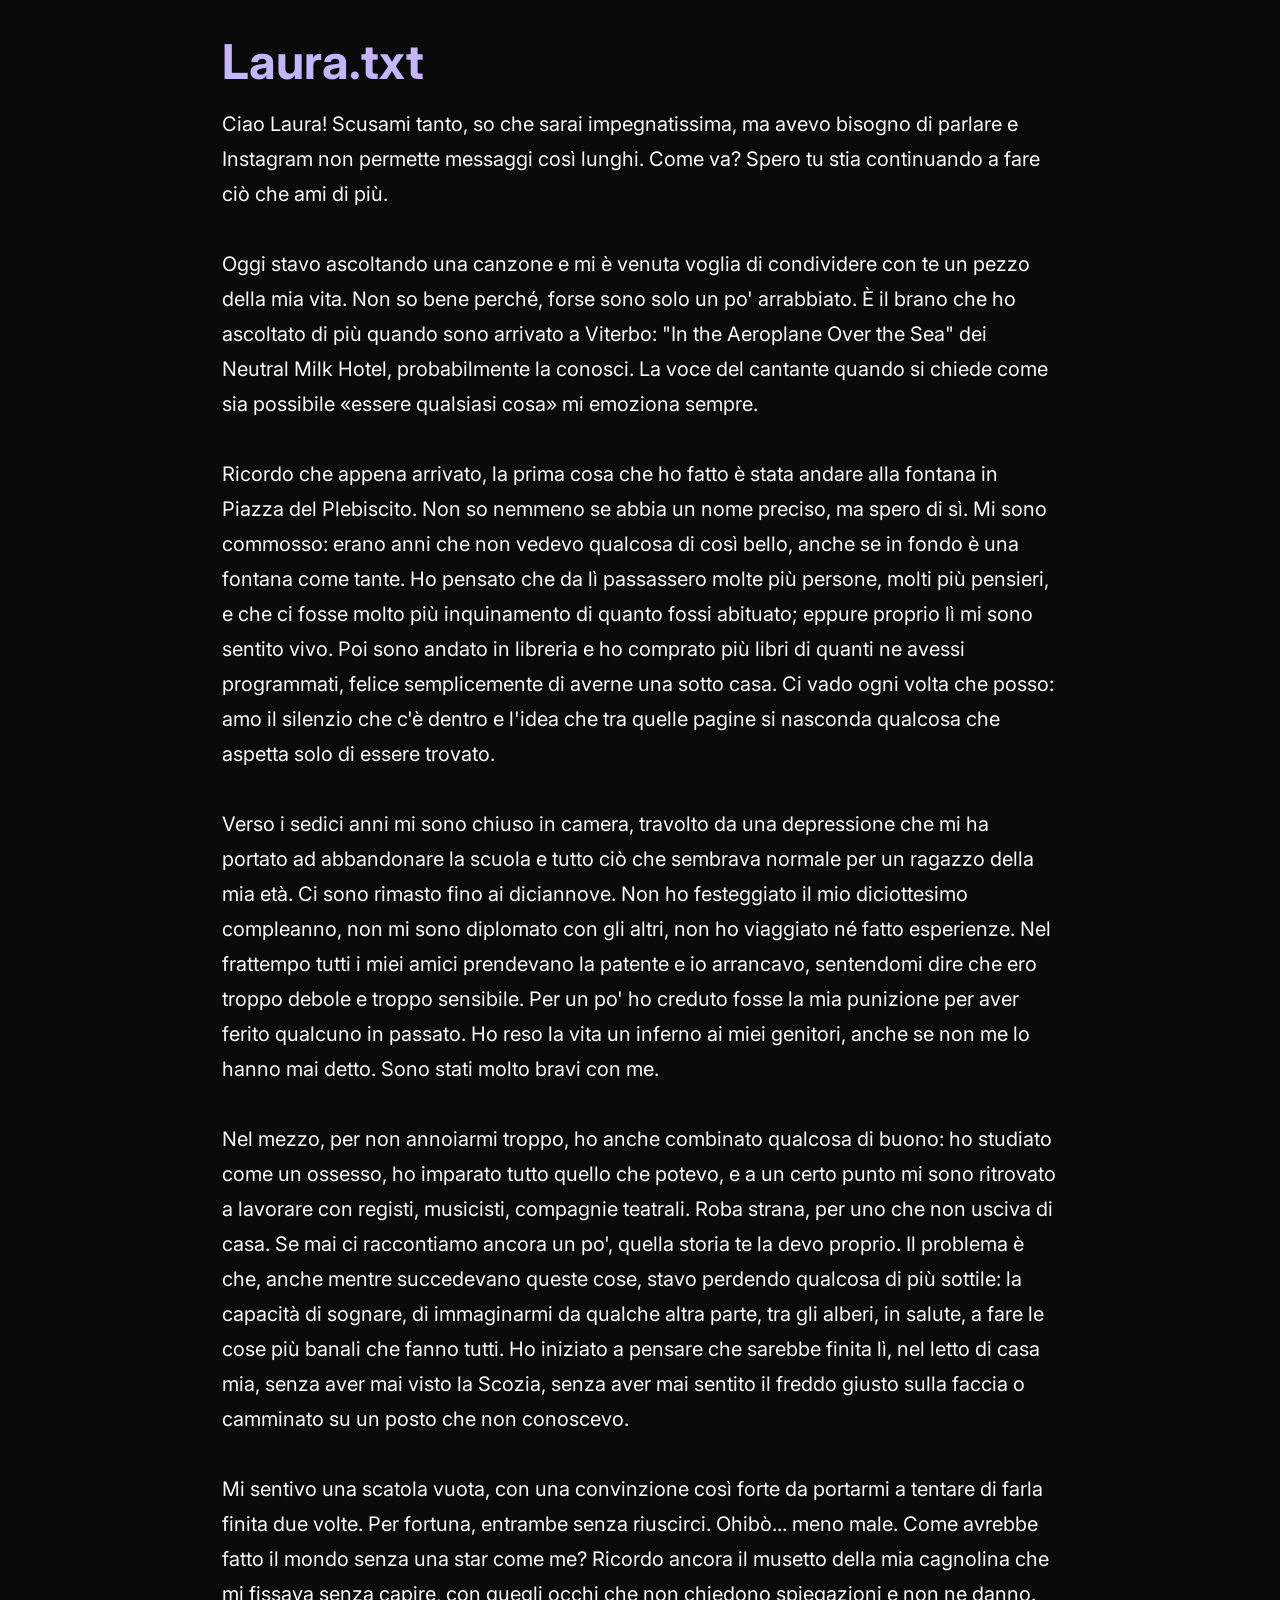
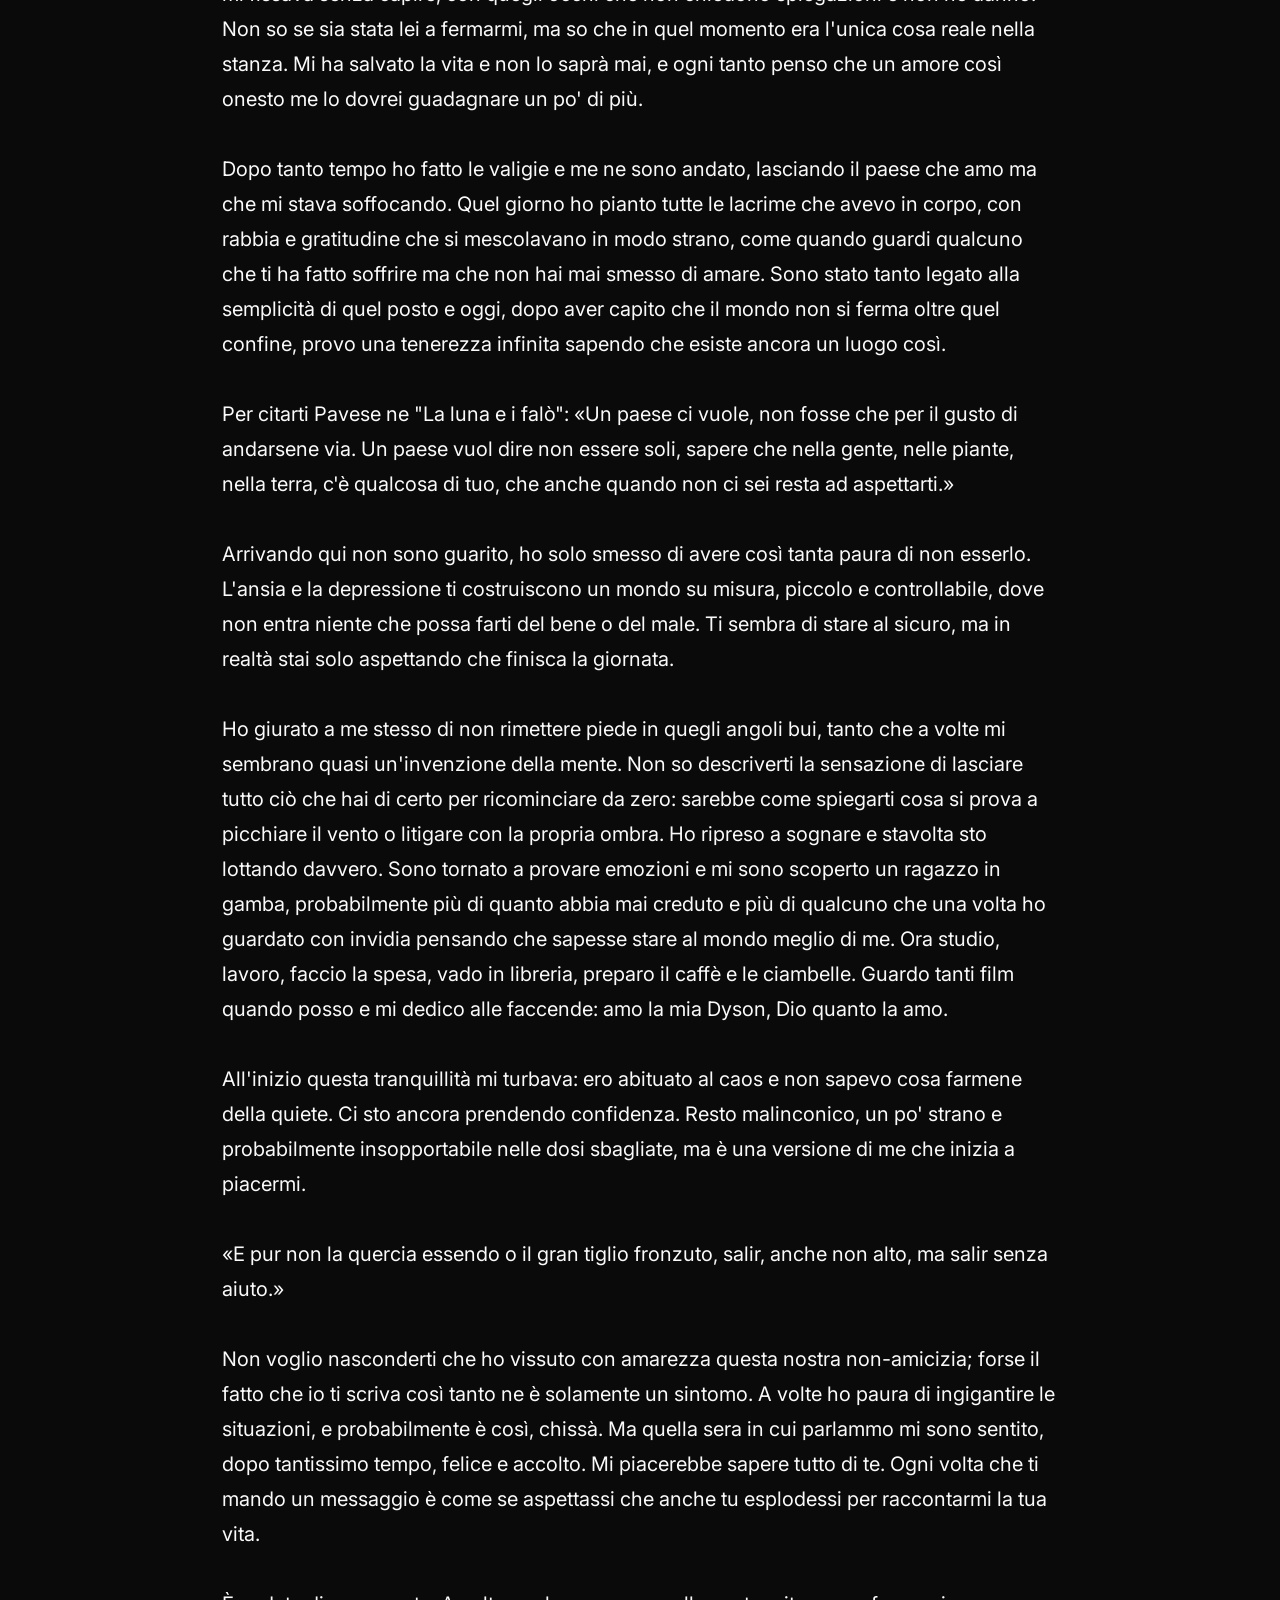
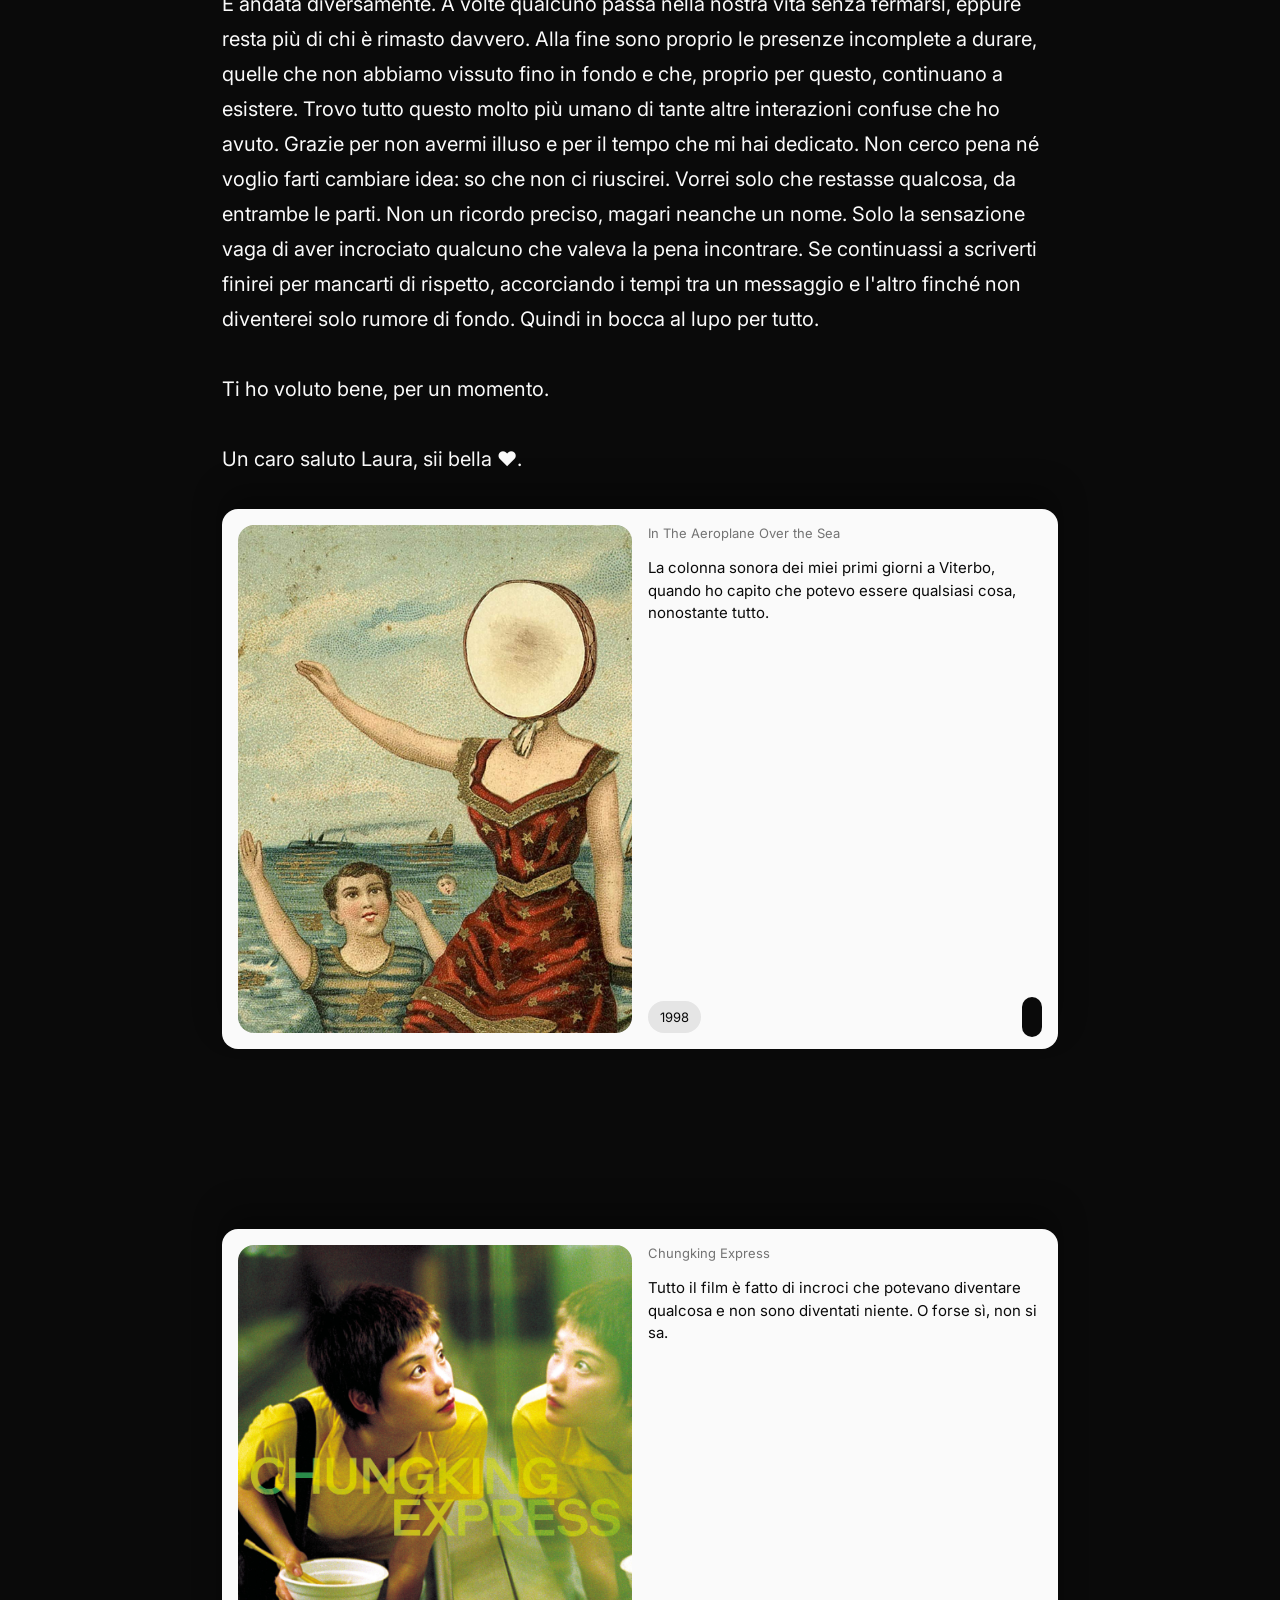
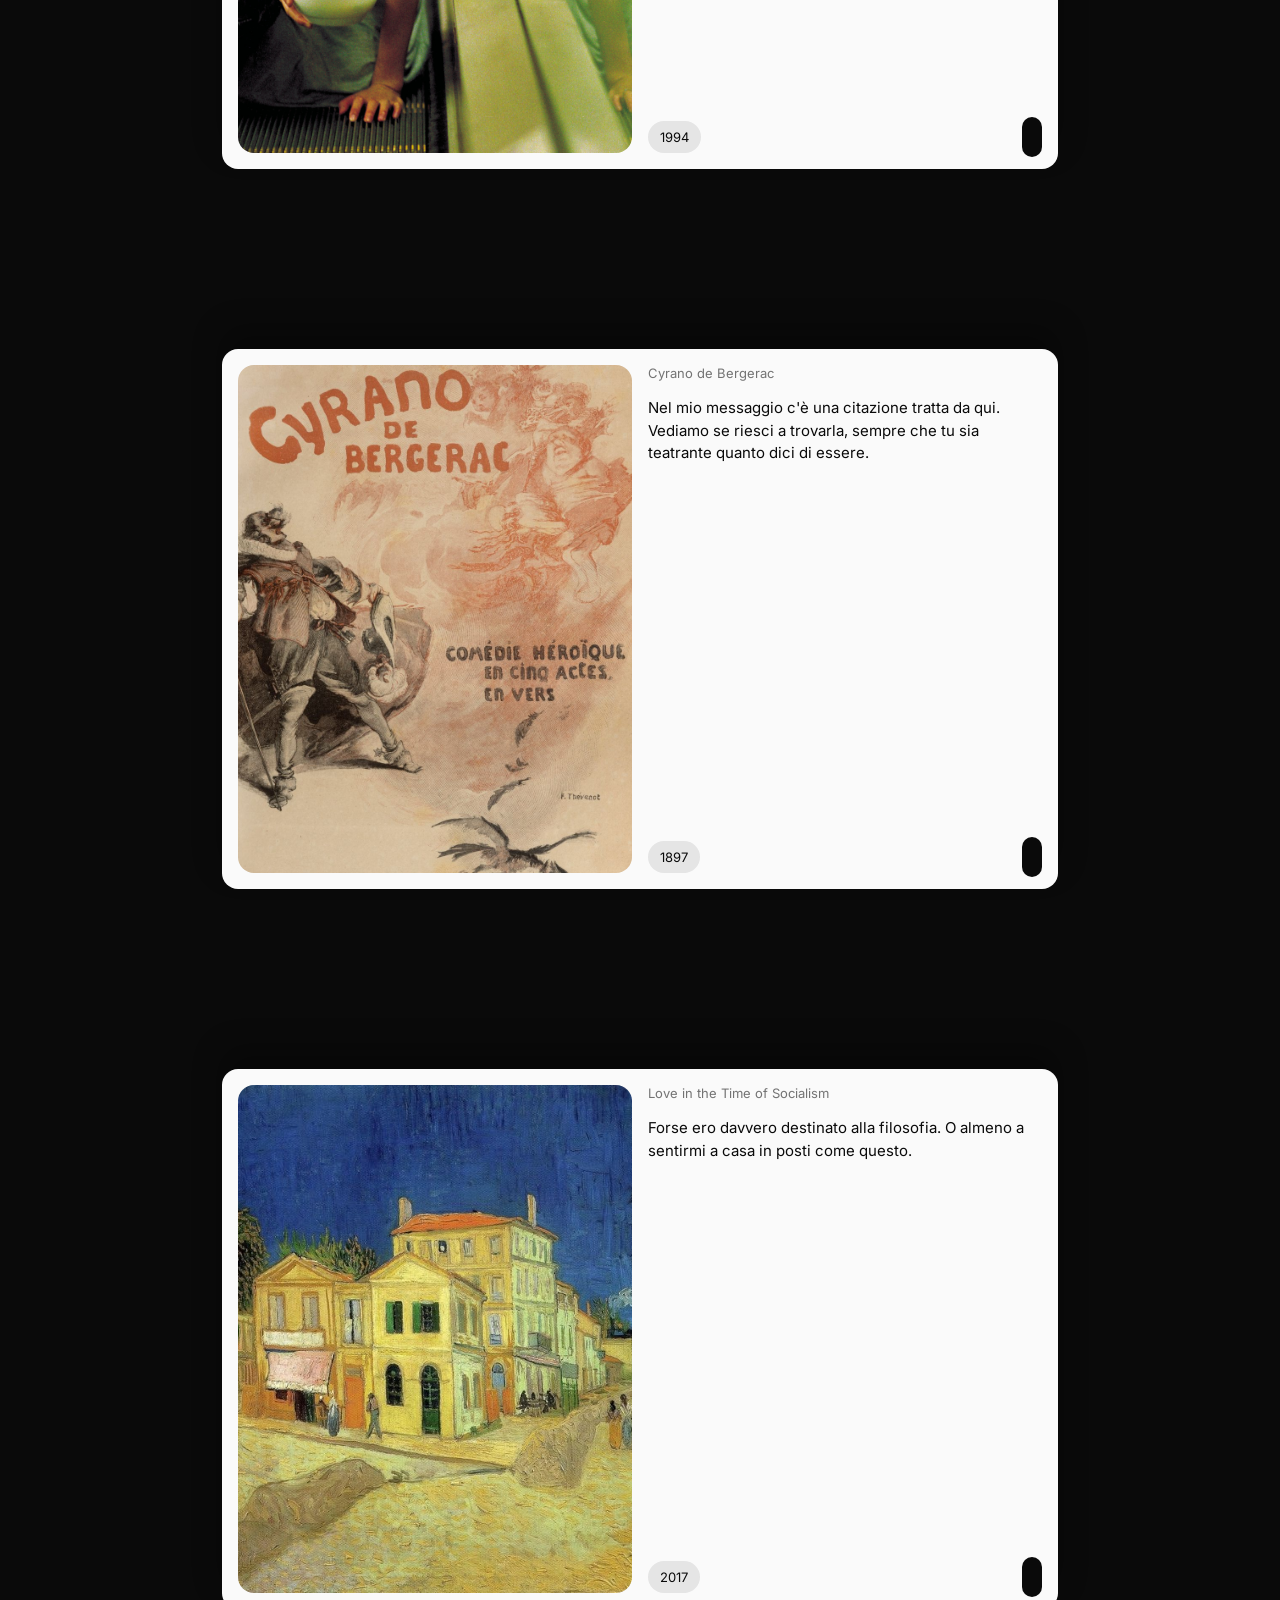
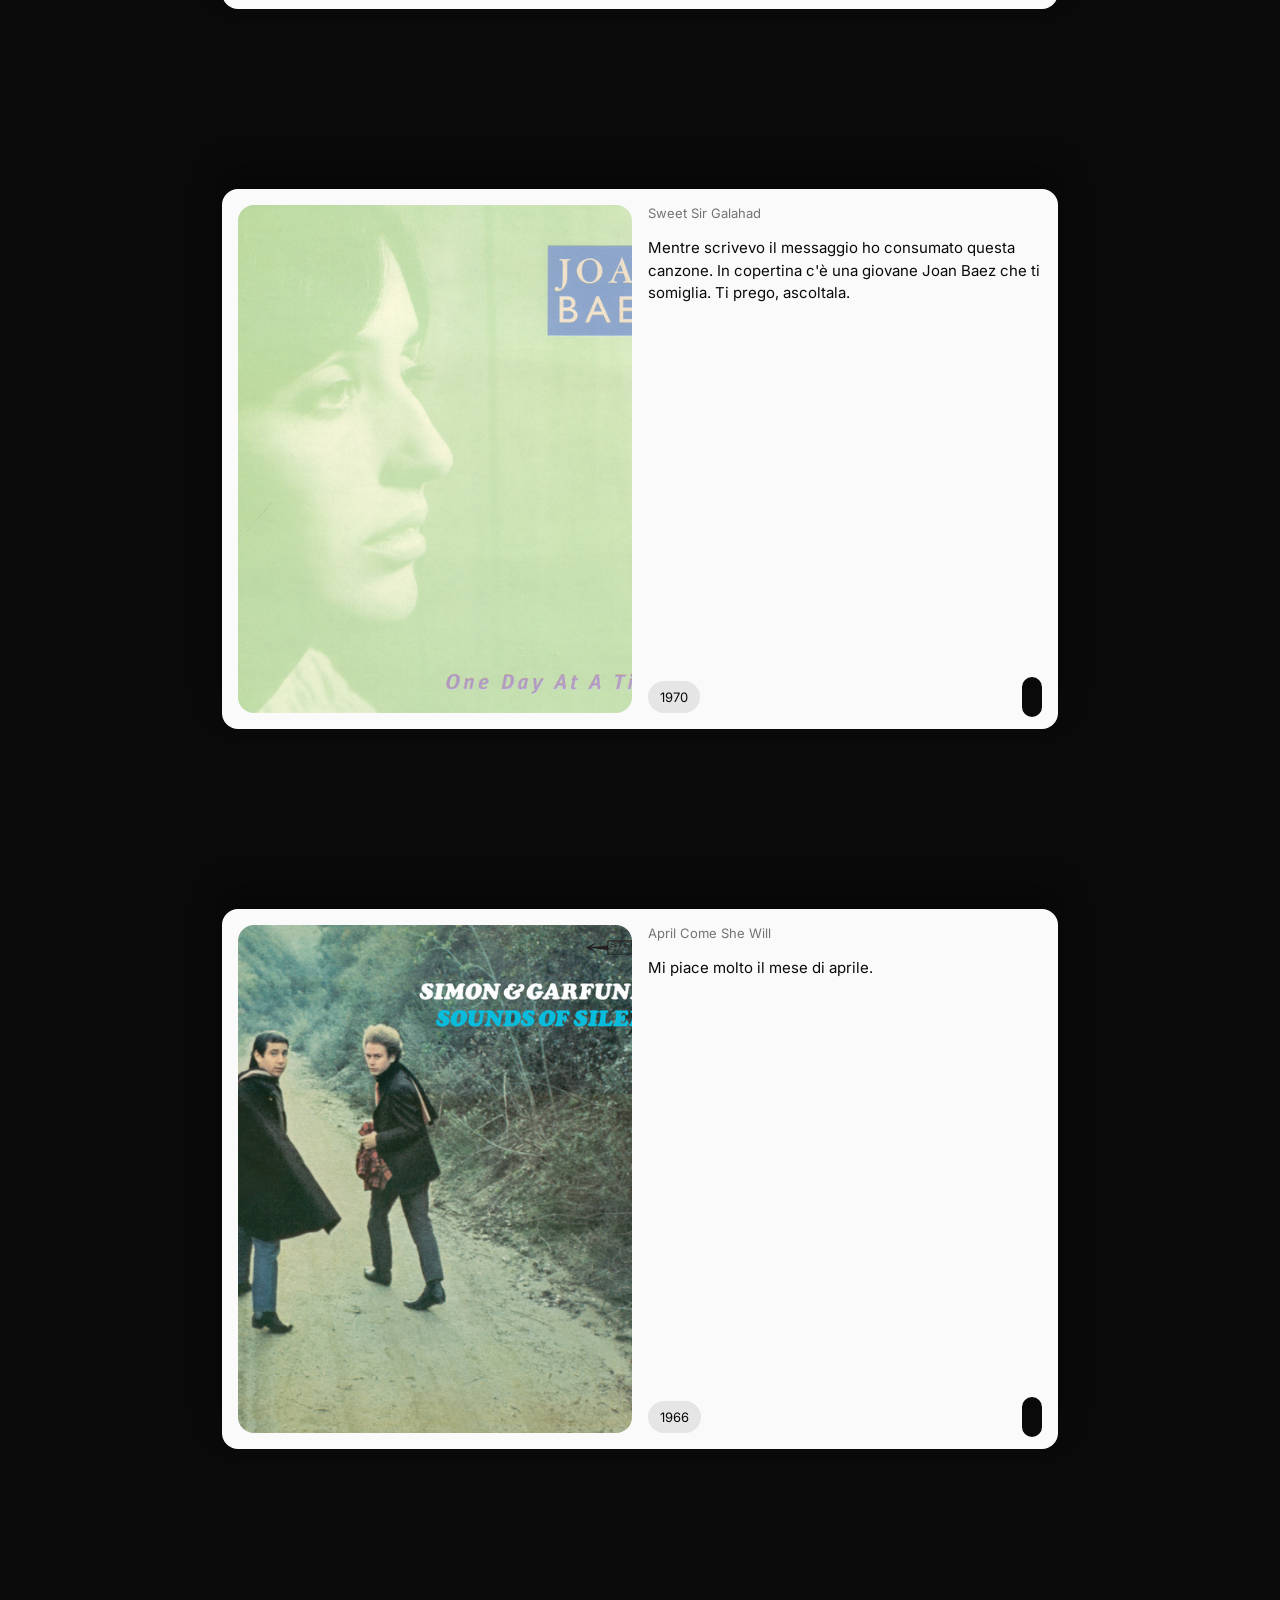
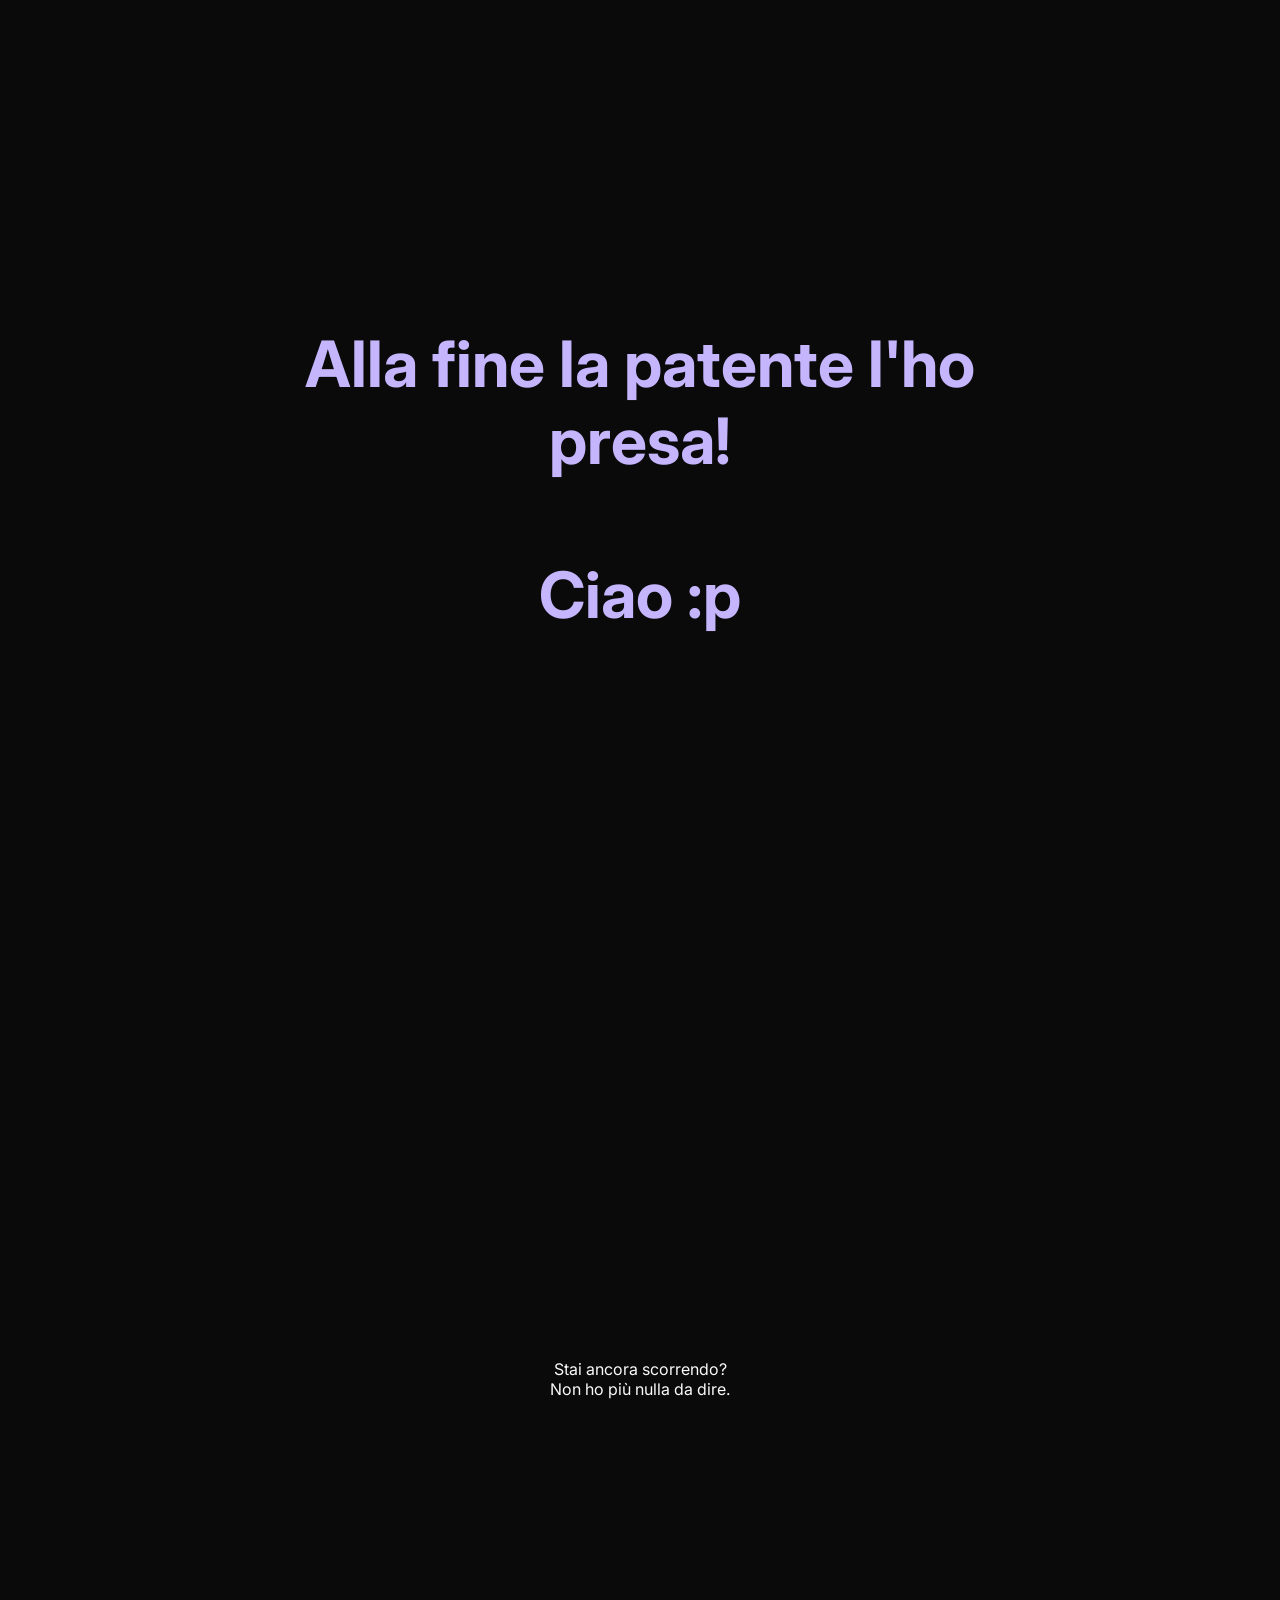
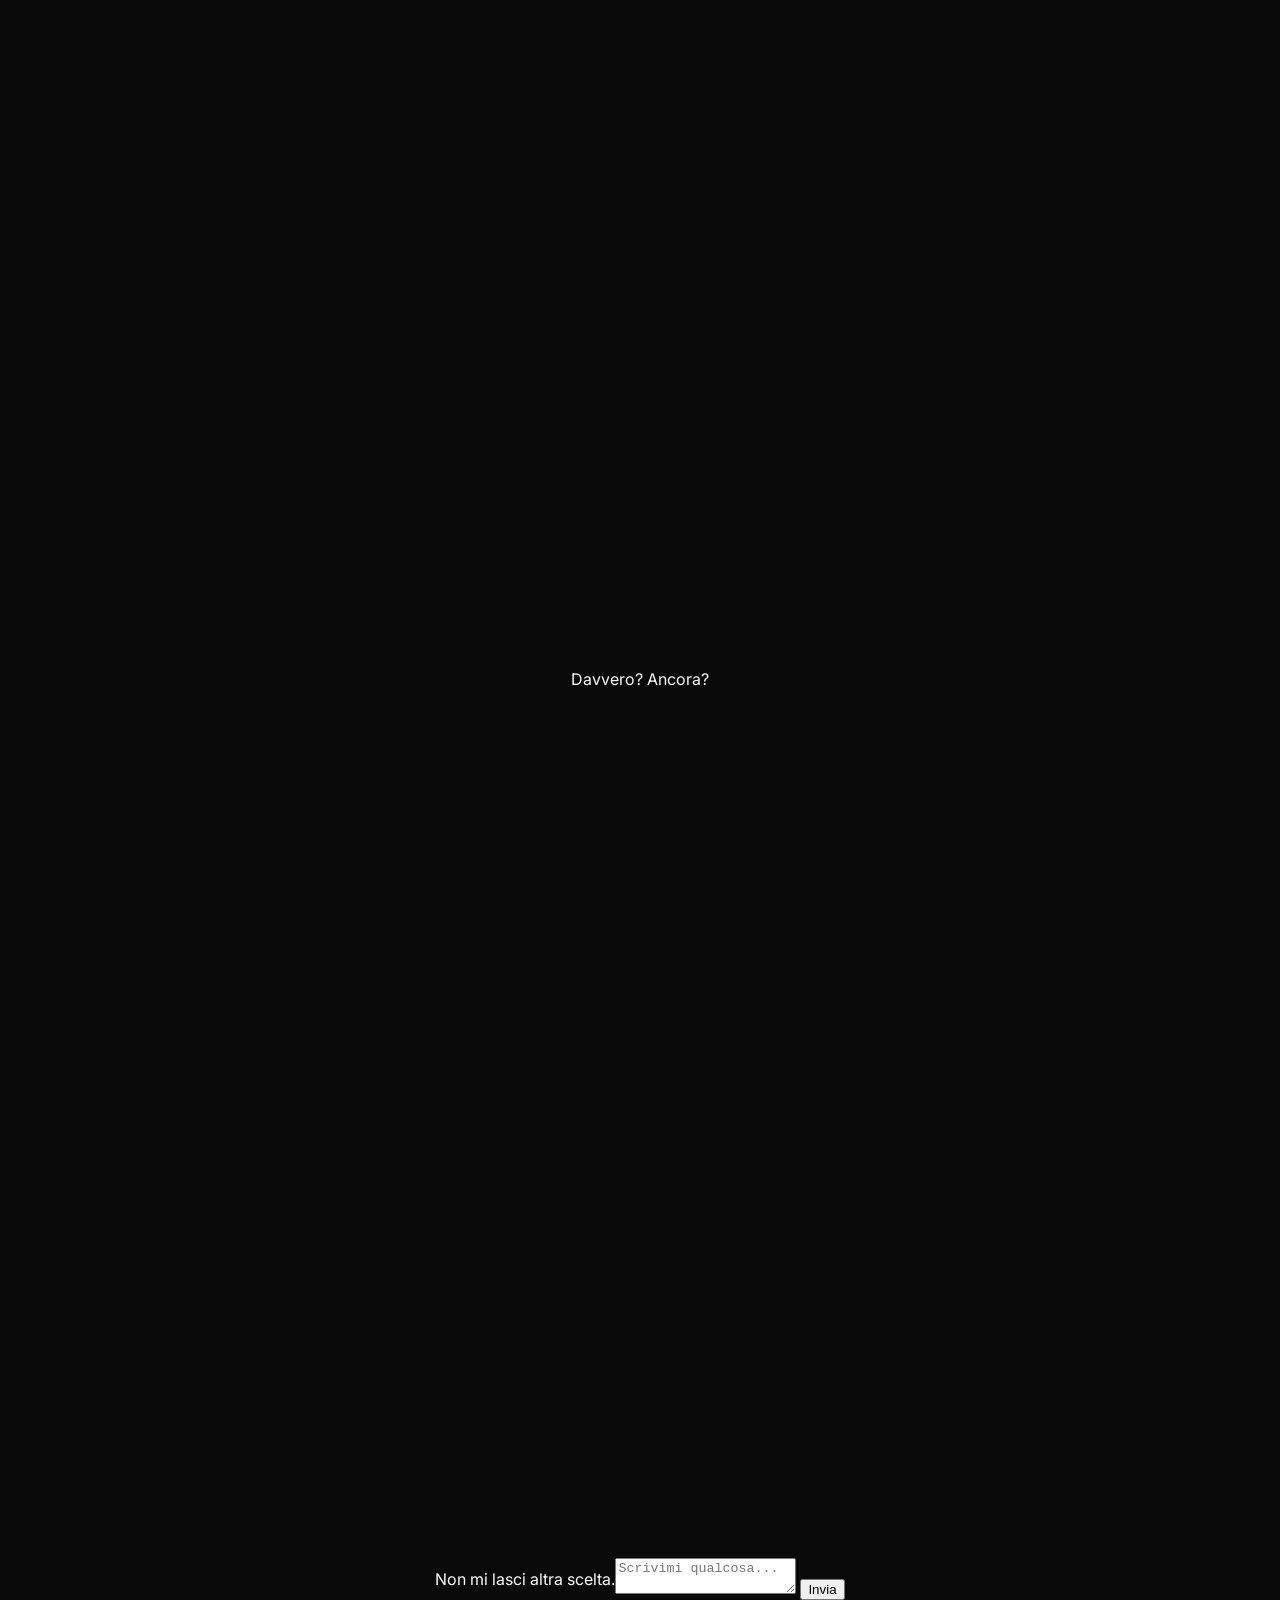
==== index.html @ 6fefb476 "Test - 4" ====
<!DOCTYPE html>
<html lang="it">

<head>
    <meta charset="UTF-8">
    <meta name="viewport" content="width=device-width, initial-scale=1.0">
    <link rel="preconnect" href="https://fonts.googleapis.com">
    <link rel="preconnect" href="https://fonts.gstatic.com" crossorigin>
    <link
        href="https://fonts.googleapis.com/css2?family=Inter:ital,opsz,wght@0,14..32,100..900;1,14..32,100..900&display=swap"
        rel="stylesheet">
    <link rel="stylesheet" href="https://use.hugeicons.com/font/icons.css">
    <link rel="stylesheet" href="style.css">
    <title>Laura</title>
</head>

<body>
    <main>
        <h1 style="color: #c4b5fd;">Laura.txt</h1>

        <div class="section-wrapper">
            <p id="message">
                Ciao Laura! Scusami tanto, so che sarai impegnatissima, ma avevo bisogno di parlare e Instagram non
                permette messaggi così lunghi. Come va? Spero tu stia continuando a fare ciò che ami di più.<br><br>
                Oggi stavo ascoltando una canzone e mi è venuta voglia di condividere con te un pezzo della mia vita.
                Non so bene perché, forse sono solo un po' arrabbiato. È il brano che ho ascoltato di più quando sono
                arrivato a Viterbo: "In the Aeroplane Over the Sea" dei Neutral Milk Hotel, probabilmente la conosci. La
                voce del cantante quando si chiede come sia possibile «essere qualsiasi cosa» mi emoziona
                sempre.<br><br>
                Ricordo che appena arrivato, la prima cosa che ho fatto è stata andare alla fontana in Piazza del
                Plebiscito. Non so nemmeno se abbia un nome preciso, ma spero di sì. Mi sono commosso: erano anni che
                non vedevo qualcosa di così bello, anche se in fondo è una fontana come tante. Ho pensato che da lì
                passassero molte più persone, molti più pensieri, e che ci fosse molto più inquinamento di quanto fossi
                abituato; eppure proprio lì mi sono sentito vivo. Poi sono andato in libreria e ho comprato più libri di
                quanti ne avessi programmati, felice semplicemente di averne una sotto casa. Ci vado ogni volta che
                posso: amo il silenzio che c'è dentro e l'idea che tra quelle pagine si nasconda qualcosa che aspetta
                solo di essere trovato.<br><br>
                Verso i sedici anni mi sono chiuso in camera, travolto da una depressione che mi ha portato ad
                abbandonare la scuola e tutto ciò che sembrava normale per un ragazzo della mia età. Ci sono rimasto
                fino ai diciannove. Non ho festeggiato il mio diciottesimo compleanno, non mi sono diplomato con gli
                altri, non ho viaggiato né fatto esperienze. Nel frattempo tutti i miei amici prendevano la patente e io
                arrancavo, sentendomi dire che ero troppo debole e troppo sensibile. Per un po' ho creduto fosse la mia
                punizione per aver ferito qualcuno in passato. Ho reso la vita un inferno ai miei genitori, anche se non
                me lo hanno mai detto. Sono stati molto bravi con me.<br><br>
                Nel mezzo, per non annoiarmi troppo, ho anche combinato qualcosa di buono: ho studiato come un ossesso,
                ho imparato tutto quello che potevo, e a un certo punto mi sono ritrovato a lavorare con registi,
                musicisti, compagnie teatrali. Roba strana, per uno che non usciva di casa. Se mai ci raccontiamo ancora
                un po', quella storia te la devo proprio. Il problema è che, anche mentre succedevano queste cose, stavo
                perdendo qualcosa di più sottile: la capacità di sognare, di immaginarmi da qualche altra parte, tra gli
                alberi, in salute, a fare le cose più banali che fanno tutti. Ho iniziato a pensare che sarebbe finita
                lì, nel letto di casa mia, senza aver mai visto la Scozia, senza aver mai sentito il freddo giusto sulla
                faccia o camminato su un posto che non conoscevo.<br><br>
                Mi sentivo una scatola vuota, con una convinzione così forte da portarmi a tentare di farla finita due
                volte. Per fortuna, entrambe senza riuscirci. Ohibò... meno male. Come avrebbe fatto il mondo senza una
                star come me? Ricordo ancora il musetto della mia cagnolina che mi fissava senza capire, con quegli
                occhi che non chiedono spiegazioni e non ne danno. Non so se sia stata lei a fermarmi, ma so che in quel
                momento era l'unica cosa reale nella stanza. Mi ha salvato la vita e non lo saprà mai, e ogni tanto
                penso che un amore così onesto me lo dovrei guadagnare un po' di più.<br><br>
                Dopo tanto tempo ho fatto le valigie e me ne sono andato, lasciando il paese che amo ma che mi stava
                soffocando. Quel giorno ho pianto tutte le lacrime che avevo in corpo, con rabbia e gratitudine che si
                mescolavano in modo strano, come quando guardi qualcuno che ti ha fatto soffrire ma che non hai mai
                smesso di amare. Sono stato tanto legato alla semplicità di quel posto e oggi, dopo aver capito che il
                mondo non si ferma oltre quel confine, provo una tenerezza infinita sapendo che esiste ancora un luogo
                così.<br><br>
                Per citarti Pavese ne "La luna e i falò": «Un paese ci vuole, non fosse che per il gusto di andarsene
                via. Un paese vuol dire non essere soli, sapere che nella gente, nelle piante, nella terra, c'è qualcosa
                di tuo, che anche quando non ci sei resta ad aspettarti.»<br><br>
                Arrivando qui non sono guarito, ho solo smesso di avere così tanta paura di non esserlo. L'ansia e la
                depressione ti costruiscono un mondo su misura, piccolo e controllabile, dove non entra niente che possa
                farti del bene o del male. Ti sembra di stare al sicuro, ma in realtà stai solo aspettando che finisca
                la giornata.<br><br>
                Ho giurato a me stesso di non rimettere piede in quegli angoli bui, tanto che a volte mi sembrano quasi
                un'invenzione della mente. Non so descriverti la sensazione di lasciare tutto ciò che hai di certo per
                ricominciare da zero: sarebbe come spiegarti cosa si prova a picchiare il vento o litigare con la
                propria ombra. Ho ripreso a sognare e stavolta sto lottando davvero. Sono tornato a provare emozioni e
                mi sono scoperto un ragazzo in gamba, probabilmente più di quanto abbia mai creduto e più di qualcuno
                che una volta ho guardato con invidia pensando che sapesse stare al mondo meglio di me. Ora studio,
                lavoro, faccio la spesa, vado in libreria, preparo il caffè e le ciambelle. Guardo tanti film quando
                posso e mi dedico alle faccende: amo la mia Dyson, Dio quanto la amo.<br><br>
                All'inizio questa tranquillità mi turbava: ero abituato al caos e non sapevo cosa farmene della quiete.
                Ci sto ancora prendendo confidenza. Resto malinconico, un po' strano e probabilmente insopportabile
                nelle dosi sbagliate, ma è una versione di me che inizia a piacermi.<br><br>
                «E pur non la quercia essendo o il gran tiglio fronzuto, salir, anche non alto, ma salir senza
                aiuto.»<br><br>
                Non voglio nasconderti che ho vissuto con amarezza questa nostra non-amicizia; forse il fatto che io ti
                scriva così tanto ne è solamente un sintomo. A volte ho paura di ingigantire le situazioni, e
                probabilmente è così, chissà. Ma quella sera in cui parlammo mi sono sentito, dopo tantissimo tempo,
                felice e accolto. Mi piacerebbe sapere tutto di te. Ogni volta che ti mando un messaggio è come se
                aspettassi che anche tu esplodessi per raccontarmi la tua vita.<br><br>
                È andata diversamente. A volte qualcuno passa nella nostra vita senza fermarsi, eppure resta più di chi
                è rimasto davvero. Alla fine sono proprio le presenze incomplete a durare, quelle che non abbiamo
                vissuto fino in fondo e che, proprio per questo, continuano a esistere. Trovo tutto questo molto più
                umano di tante altre interazioni confuse che ho avuto. Grazie per non avermi illuso e per il tempo che
                mi hai dedicato. Non cerco pena né voglio farti cambiare idea: so che non ci riuscirei. Vorrei solo che
                restasse qualcosa, da entrambe le parti. Non un ricordo preciso, magari neanche un nome. Solo la
                sensazione vaga di aver incrociato qualcuno che valeva la pena incontrare. Se continuassi a scriverti
                finirei per mancarti di rispetto, accorciando i tempi tra un messaggio e l'altro finché non diventerei
                solo rumore di fondo. Quindi in bocca al lupo per tutto.<br><br>
                Ti ho voluto bene, per un momento.<br><br>
                Un caro saluto Laura, sii bella ❤️.
            </p>
        </div>

        <section class="card-section">
            <div class="card">
                <img src="img/neutral.jpg" alt="Card image" class="card-image">
                <div class="card-content">
                    <div class="card-desc">
                        <p id="card-label">In The Aeroplane Over the Sea</p>
                        <p id="card-title">
                            La colonna sonora dei miei primi giorni a Viterbo, quando ho capito
                            che potevo essere qualsiasi cosa, nonostante tutto.
                        </p>
                    </div>
                    <div class="card-cta">
                        <p>1998</p>
                        <a href="https://open.spotify.com/track/5rfT032kGmLvbxZzfHlu5D">
                            <i class="hgi hgi-stroke hgi-rounded hgi-arrow-right-01"></i>
                        </a>
                    </div>
                </div>
            </div>
            <div class="card">
                <img src="img/chung.jpg" alt="Card image" class="card-image">
                <div class="card-content">
                    <div class="card-desc">
                        <p id="card-label">Chungking Express</p>
                        <p id="card-title">
                            Tutto il film è fatto di incroci che potevano diventare qualcosa e non sono diventati
                            niente. O forse sì, non si sa.
                        </p>
                    </div>
                    <div class="card-cta">
                        <p>1994</p>
                        <a href="https://letterboxd.com/film/chungking-express/">
                            <i class="hgi hgi-stroke hgi-rounded hgi-arrow-right-01"></i>
                        </a>
                    </div>
                </div>
            </div>
            <div class="card">
                <img src="img/cyrano.jpg" alt="Card image" class="card-image">
                <div class="card-content">
                    <div class="card-desc">
                        <p id="card-label">Cyrano de Bergerac</p>
                        <p id="card-title">
                            Nel mio messaggio c'è una citazione tratta da qui. Vediamo se riesci
                            a trovarla, sempre che tu sia teatrante quanto dici di essere.
                        </p>
                    </div>
                    <div class="card-cta">
                        <p>1897</p>
                        <a href="https://it.wikipedia.org/wiki/Cyrano_de_Bergerac_(teatro)">
                            <i class="hgi hgi-stroke hgi-rounded hgi-arrow-right-01"></i>
                        </a>
                    </div>
                </div>
            </div>
            <div class="card">
                <img src="img/socialism.jpg" alt="Card image" class="card-image">
                <div class="card-content">
                    <div class="card-desc">
                        <p id="card-label">Love in the Time of Socialism</p>
                        <p id="card-title">
                            Forse ero davvero destinato alla filosofia. O almeno a sentirmi a casa in posti come questo.
                        </p>
                    </div>
                    <div class="card-cta">
                        <p>2017</p>
                        <a href="https://open.spotify.com/track/0JuJ0M9ZaKDwXms3rUh1Hk">
                            <i class="hgi hgi-stroke hgi-rounded hgi-arrow-right-01"></i>
                        </a>
                    </div>
                </div>
            </div>
            <div class="card">
                <img src="img/joan.jpg" alt="Card image" class="card-image">
                <div class="card-content">
                    <div class="card-desc">
                        <p id="card-label">Sweet Sir Galahad</p>
                        <p id="card-title">
                            Mentre scrivevo il messaggio ho consumato questa canzone. In copertina
                            c'è una giovane Joan Baez che ti somiglia. Ti prego, ascoltala.
                        </p>
                    </div>
                    <div class="card-cta">
                        <p>1970</p>
                        <a href="https://open.spotify.com/track/0wVsSz391qR4eORwDy3Xvg">
                            <i class="hgi hgi-stroke hgi-rounded hgi-arrow-right-01"></i>
                        </a>
                    </div>
                </div>
            </div>
            <div class="card">
                <img src="img/april.jpg" alt="Card image" class="card-image">
                <div class="card-content">
                    <div class="card-desc">
                        <p id="card-label">April Come She Will</p>
                        <p id="card-title">
                            Mi piace molto il mese di aprile.
                        </p>
                    </div>
                    <div class="card-cta">
                        <p>1966</p>
                        <a href="https://open.spotify.com/track/0djZ2ndRfAL69WYNra5jRC">
                            <i class="hgi hgi-stroke hgi-rounded hgi-arrow-right-01"></i>
                        </a>
                    </div>
                </div>
            </div>
        </section>

        <section style="min-height: 100vh;" class="other">
            <h1 id="fine">Alla fine la patente l'ho presa!
                <br>
                <br>
                Ciao :p
            </h1>
        </section>

        <section style="min-height: 100vh;" class="other-2">
            <p style="text-align: center;">Stai ancora scorrendo?<br>Non ho più nulla da dire.</p>
        </section>

        <section style="min-height: 100vh;" class="other-2">
            <p>Davvero? Ancora?</p>
        </section>

        <section style="min-height: 100vh;" class="other-2">
            <p>Non mi lasci altra scelta.</p>

            <form action="https://formspree.io/f/xnjlyyzv" method="POST">
                <!-- Redirect personalizzato invece della pagina Formspree -->
                <input type="hidden" name="_next" value="https://francxoxo.github.io/test/fine.html">

                <textarea name="message" placeholder="Scrivimi qualcosa..." required></textarea>

                <button type="submit">Invia</button>
            </form>
        </section>
    </main>
</body>

</html>
---- style.css ----
*, *::before, *::after {
    box-sizing: border-box;
}

body {
    margin: 0;
    padding: 0;
    font-family: 'Inter', system-ui, -apple-system, BlinkMacSystemFont, 'Segoe UI', Roboto, Oxygen, Ubuntu, Cantarell, 'Open Sans', 'Helvetica Neue', sans-serif;
    font-weight: normal;
    background: #0a0a0a;
    color: #fafafa;
}

main {
    display: flex;
    flex-direction: column;
    padding: 2rem;
    max-width: 900px;
    margin: 0 auto;
}

h1, p {
    margin: 0;
    padding: 0;
}

h1 {
    font-size: 3rem;
}

#message {
    margin-top: 1rem;
    font-size: 1.25rem;
    line-height: 1.75;
}

.card-section {
    display: flex;
    flex-direction: column;
    padding-top: 2rem;
    gap: 0;
}

.card {
    display: grid;
    grid-template-columns: 1fr 1fr;
    padding: 1rem;
    gap: 1rem;
    border-radius: 1rem;
    background: #fafafa;
    color: #0a0a0a;
    position: sticky;
    top: 5vh;
    box-shadow: 0 -20px 30px rgba(0, 0, 0, 0.3);
    min-height: 60vh;
    margin-bottom: 20vh;
}

.card:nth-child(1) {
    z-index: 1;
}

.card:nth-child(2) {
    z-index: 2;
}

.card:nth-child(3) {
    z-index: 3;
}

.card:nth-child(4) {
    z-index: 4;
}

.card:nth-child(5) {
    z-index: 5;
}

.card:nth-child(6) {
    z-index: 6;
}

.card-image {
    width: 100%;
    height: 100%;
    aspect-ratio: 1 / 1;
    object-fit: cover;
    border-radius: 1rem;
}

.card-content {
    display: flex;
    flex-direction: column;
    justify-content: space-between;
}

.card-desc {
    display: flex;
    flex-direction: column;
    gap: 1rem;
}

#card-label {
    color: #737373;
    font-size: 0.8125rem;
}

#card-title {
    font-size: 0.9375rem;
    line-height: 1.5;
}

.card-cta {
    width: 100%;
    display: flex;
    padding-top: 1rem;
    justify-content: space-between;
    align-items: center;
}

.card-cta p {
    font-size: 0.8125rem;
    background: #e5e5e5;
    color: #0a0a0a;
    padding: 0.5rem 0.75rem;
    border-radius: 9999px;
}

.hgi {
    background-color: #0a0a0a;
    color: #fafafa;
    padding: 0.625rem;
    border-radius: 9999px;
    cursor: pointer;
}

.other {
    display: flex;
    justify-content: center;
    align-items: center;
}

.other-2 {
    display: flex;
    justify-content: center;
    align-items: center;
}

#fine {
    font-size: 4rem;
    text-align: center;
    color: #c4b5fd;
}

@media (max-width: 768px) {
    main {
        padding: 1.5rem;
    }

    h1 {
        font-size: 2.25rem;
    }
}

@media (max-width: 480px) {
    main {
        padding: 1.25rem 1rem;
    }

    h1 {
        font-size: 1.75rem;
    }

    #message {
        font-size: 1rem;
        line-height: 1.75;
    }

    .card {
        grid-template-columns: 1fr;
        padding: 0.875rem;
        gap: 0.875rem;
        top: 2vh;
        min-height: auto;
        margin-bottom: 10vh;
    }

    .card-image {
        width: 100%;
        height: auto;
        max-height: none;
        display: block;
        object-fit: cover;
    }
}
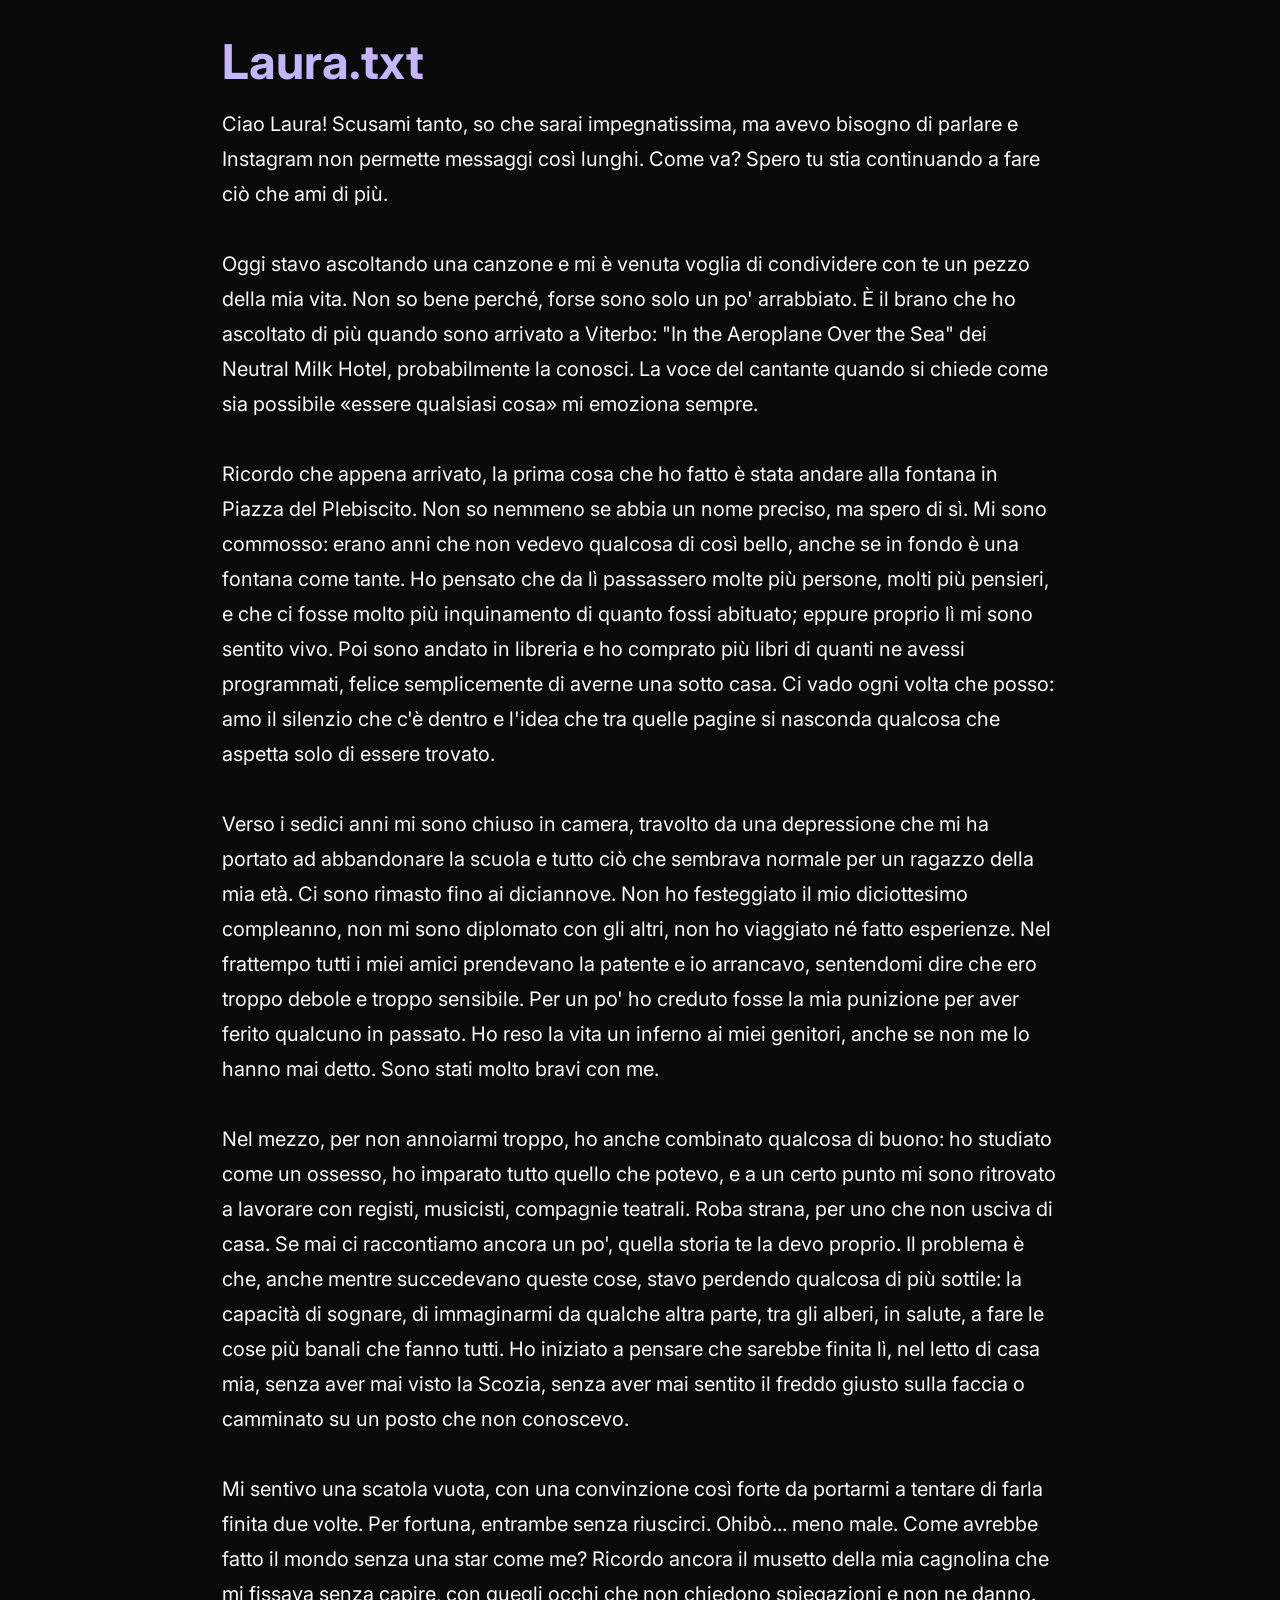
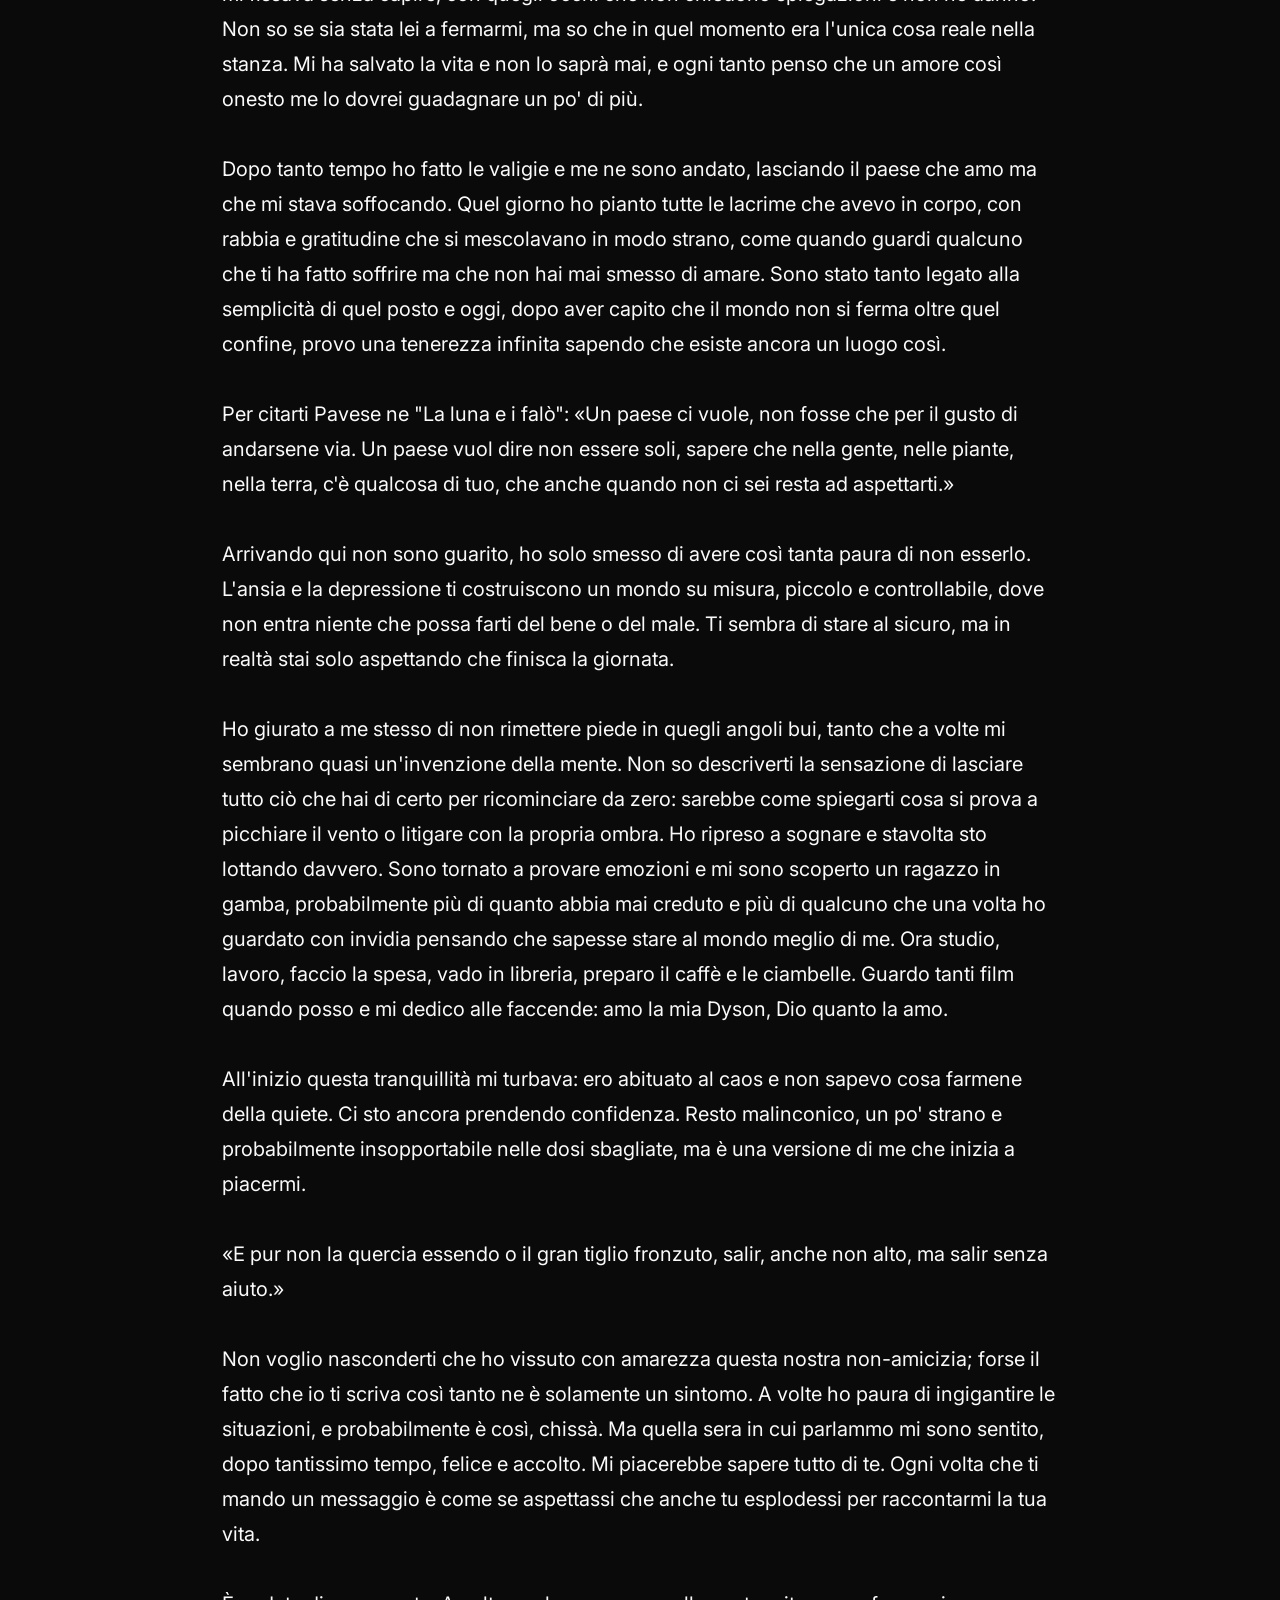
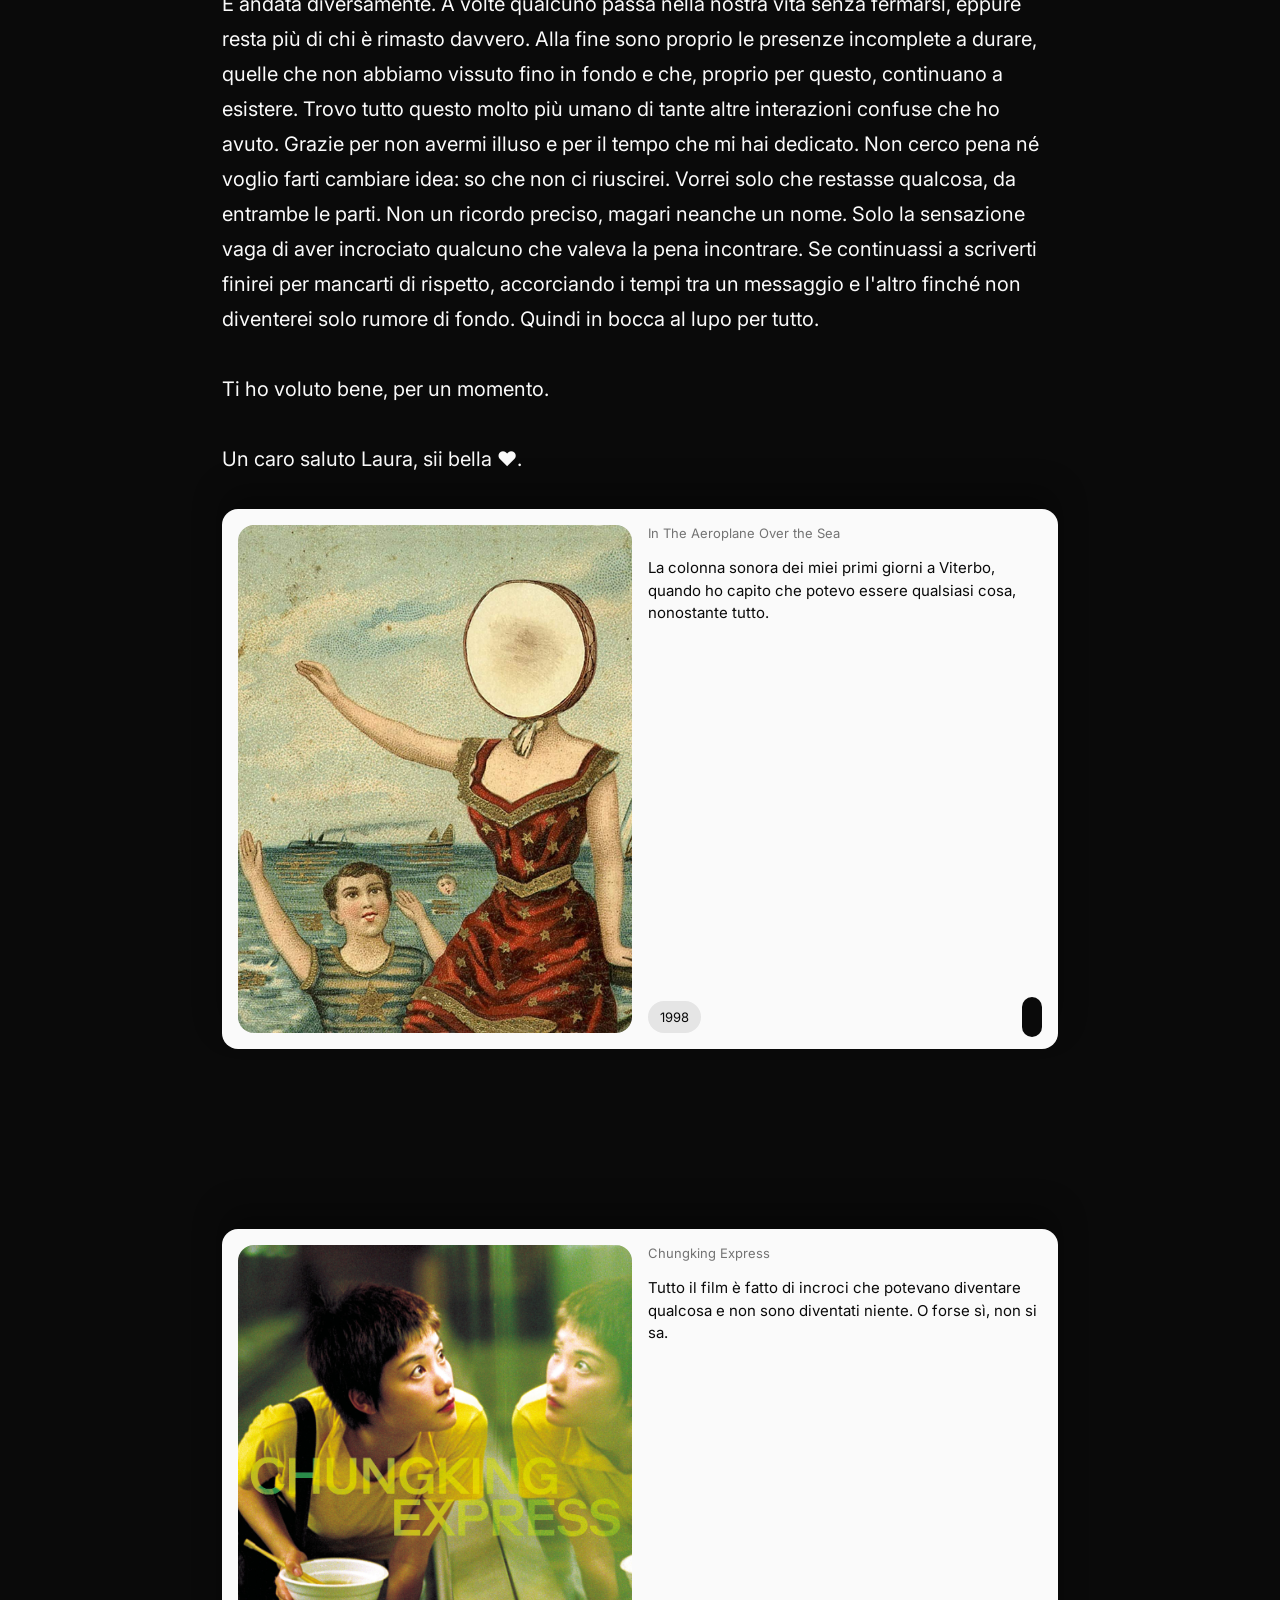
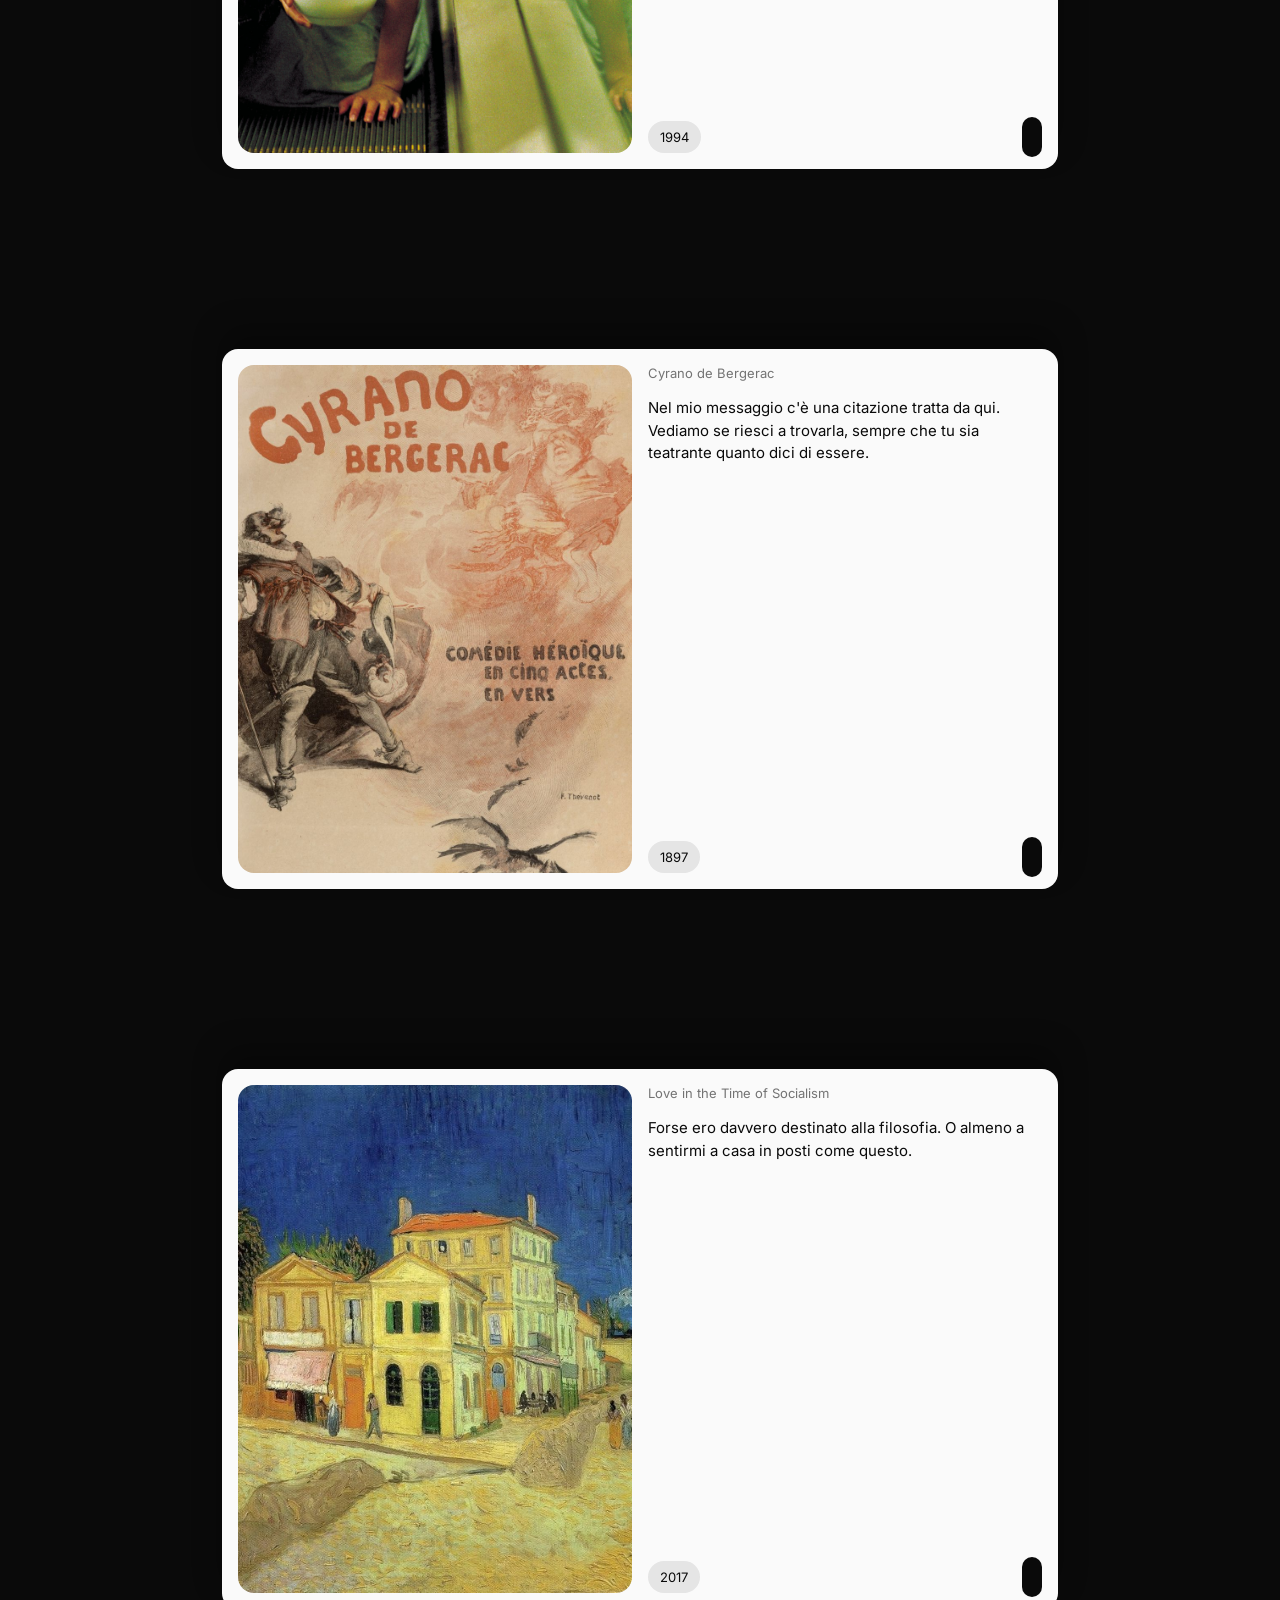
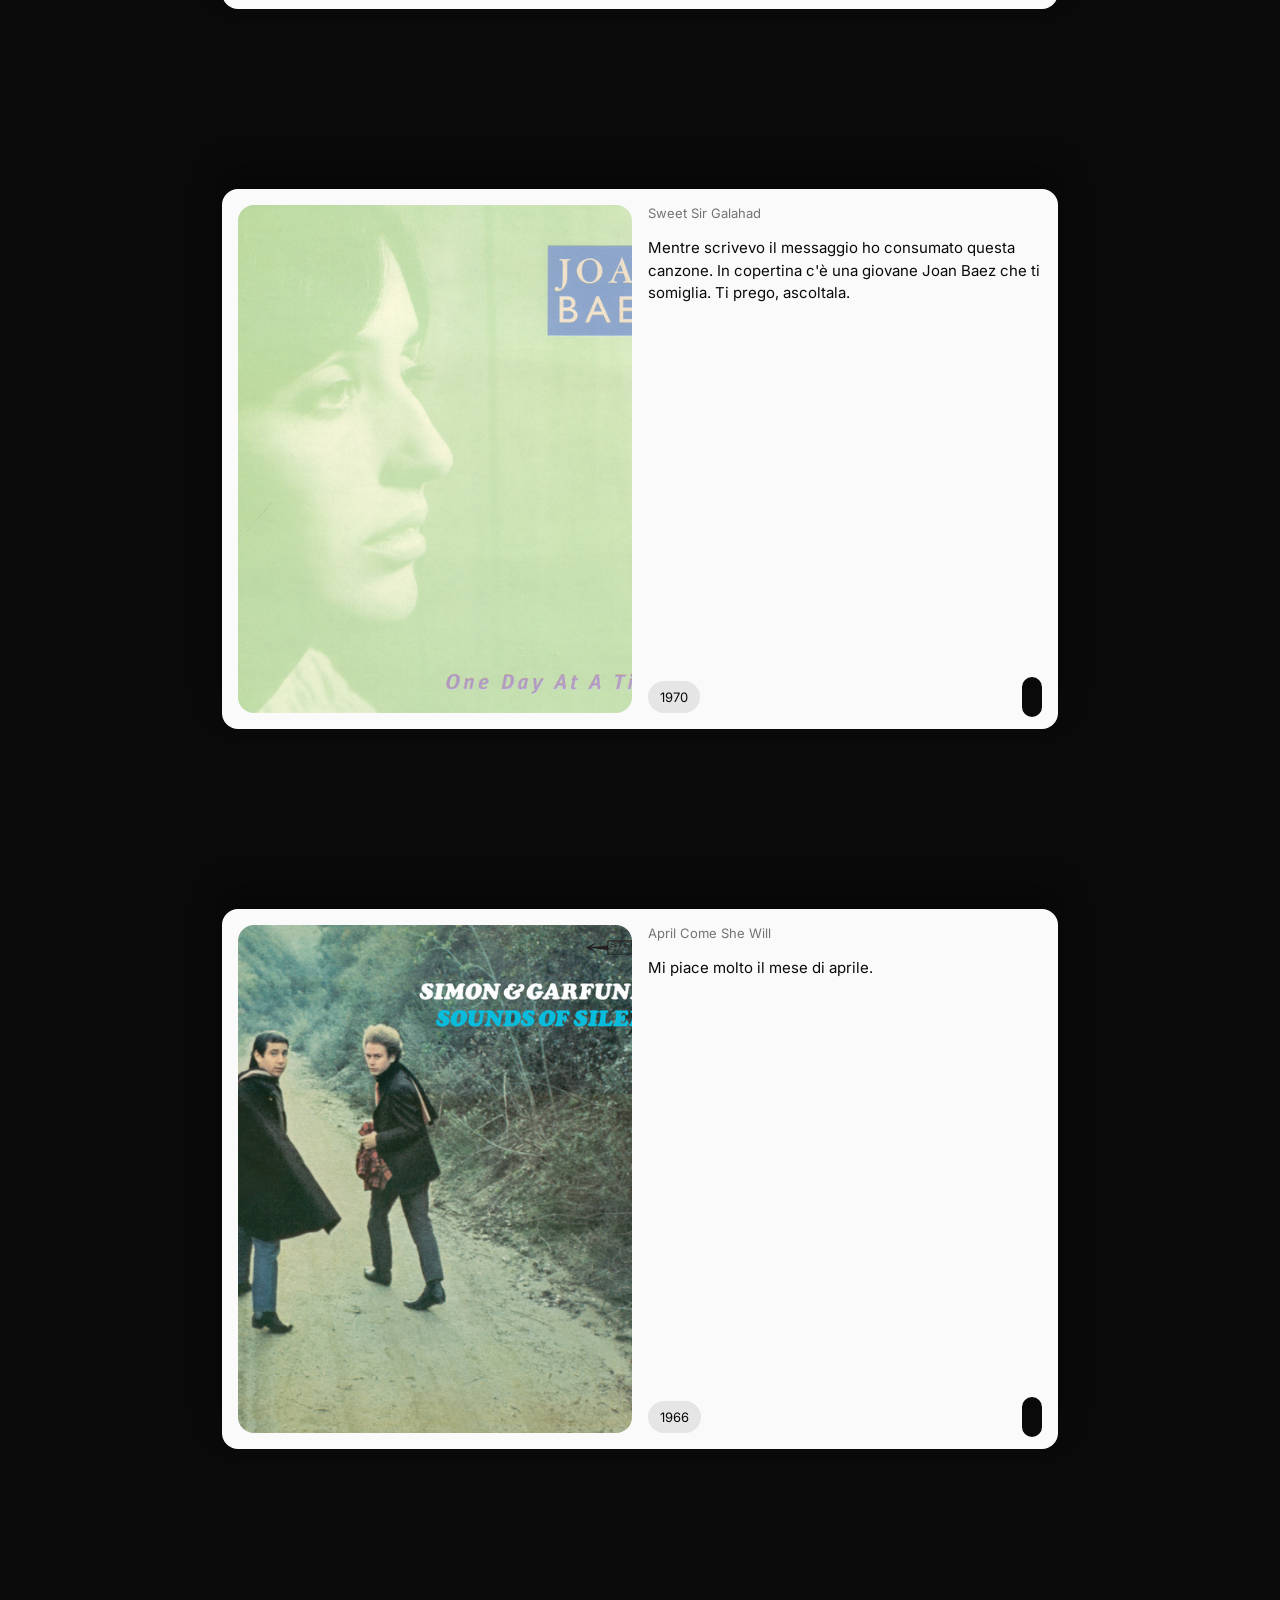
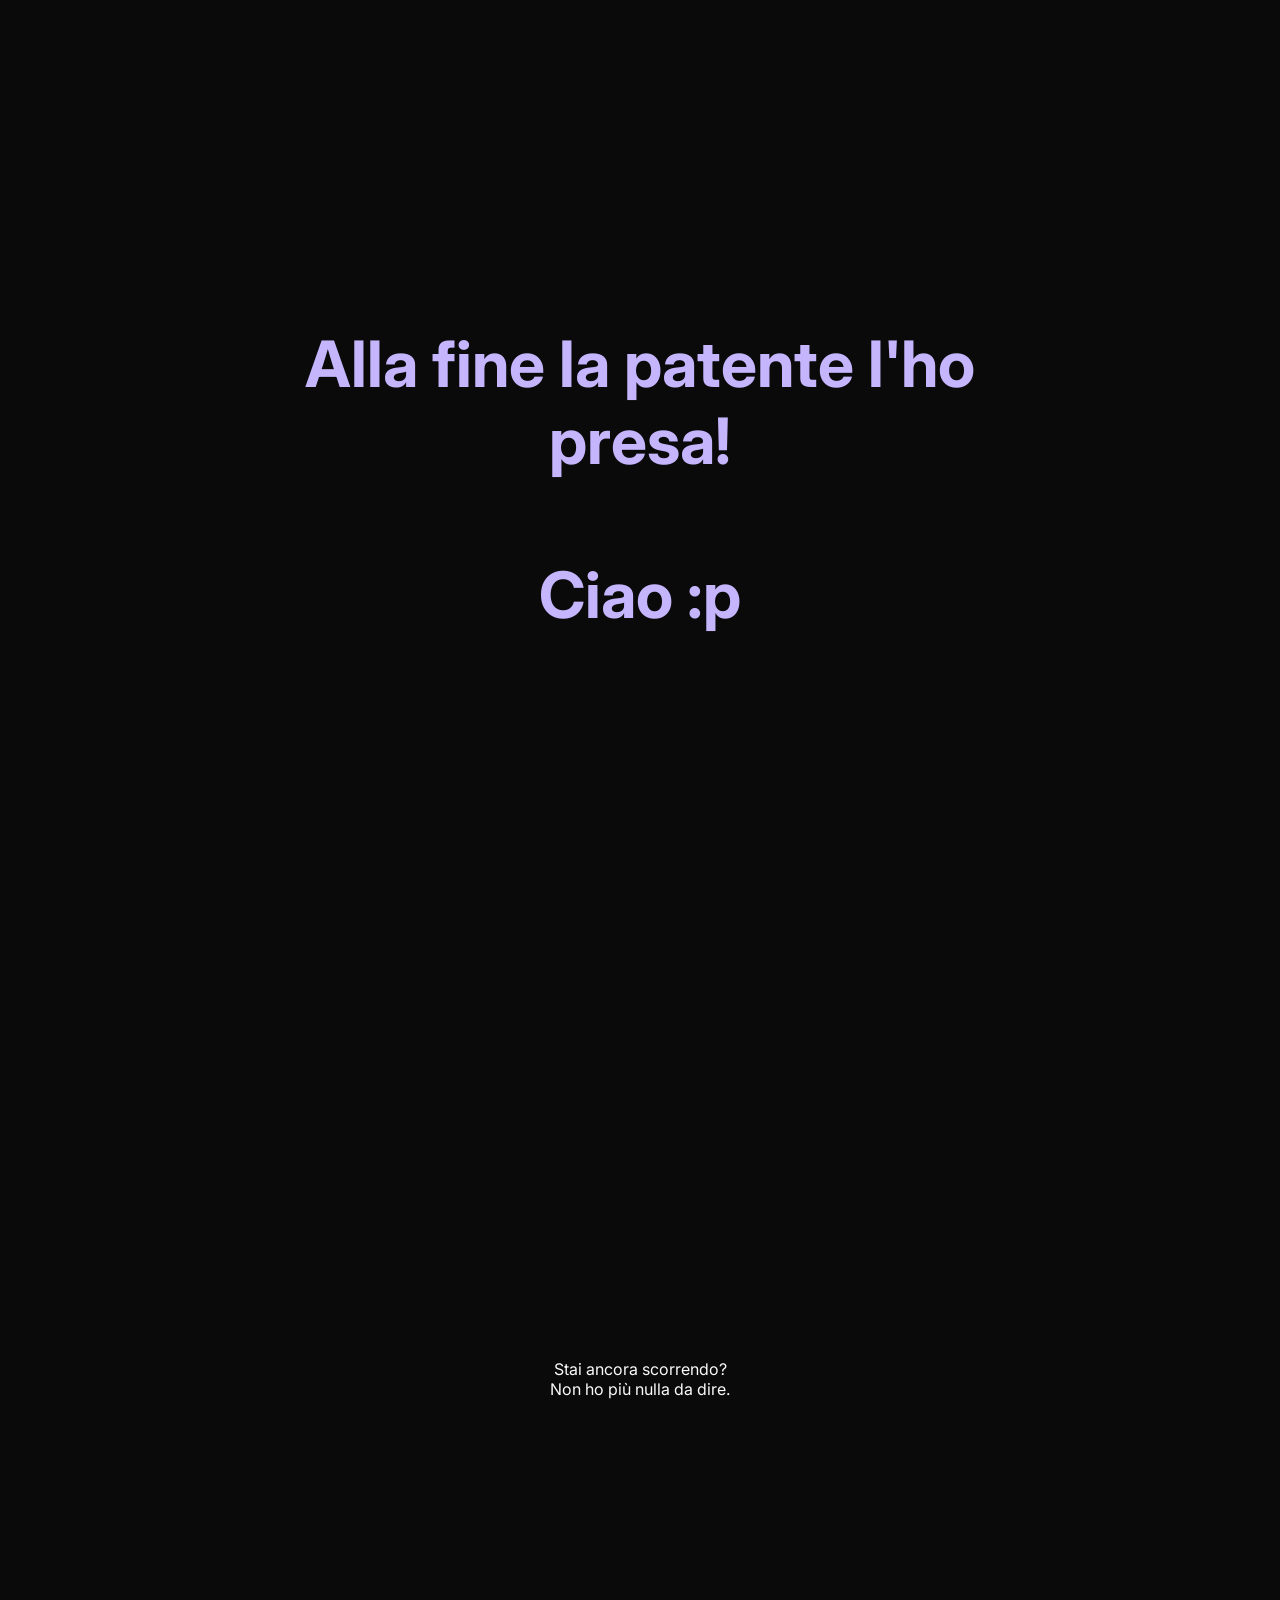
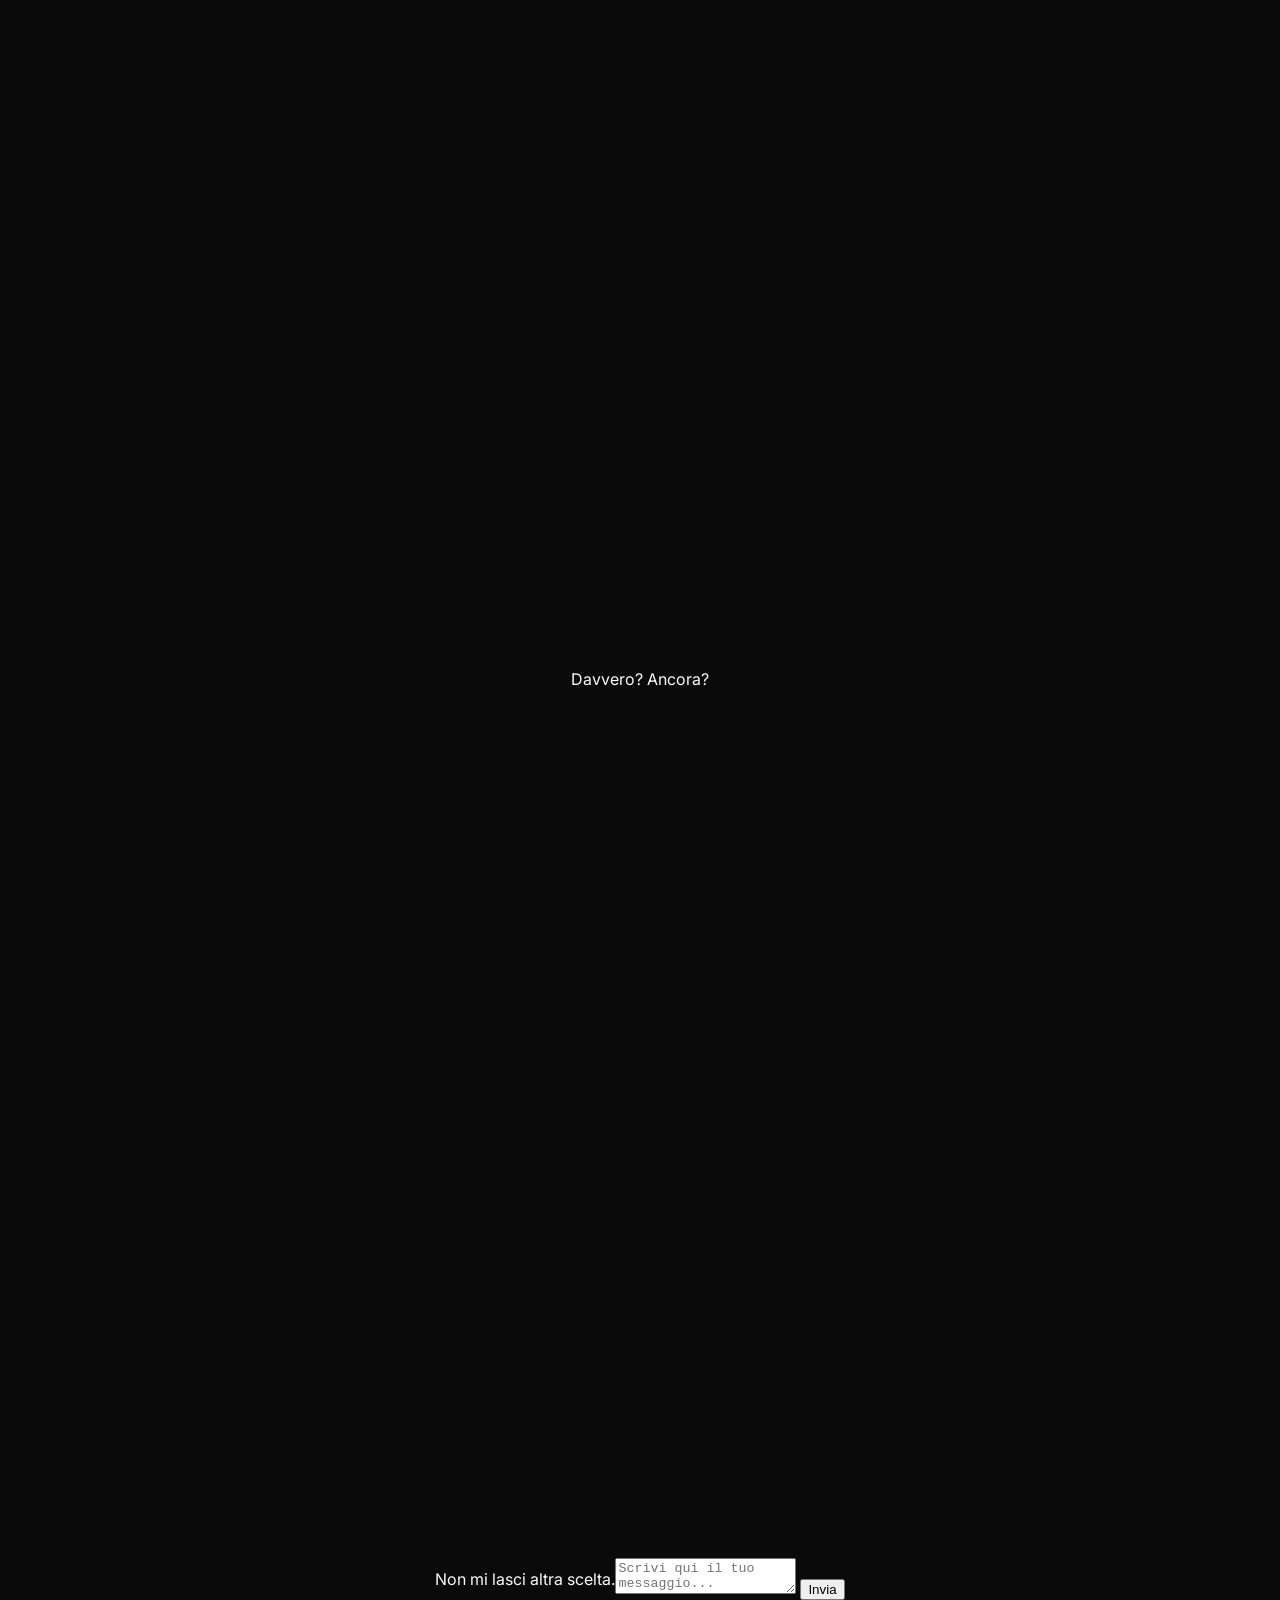
==== commit 99f11c19: "Test - 7" ====
--- a/index.html
+++ b/index.html
@@ -229,11 +229,10 @@
         <section style="min-height: 100vh;" class="other-2">
             <p>Non mi lasci altra scelta.</p>
 
-            <form action="https://formspree.io/f/xnjlyyzv" method="POST">
-                <!-- Redirect personalizzato invece della pagina Formspree -->
-                <input type="hidden" name="_next" value="https://francxoxo.github.io/test/fine.html">
-
-                <textarea name="message" placeholder="Scrivimi qualcosa..." required></textarea>
+            <form action="https://api.web3forms.com/submit" method="POST">
+                <input type="hidden" name="access_key" value="fbdf7f60-690e-4a02-9699-ecfc4b3cb51b">
+
+                <textarea name="message" placeholder="Scrivi qui il tuo messaggio..." required></textarea>
 
                 <button type="submit">Invia</button>
             </form>
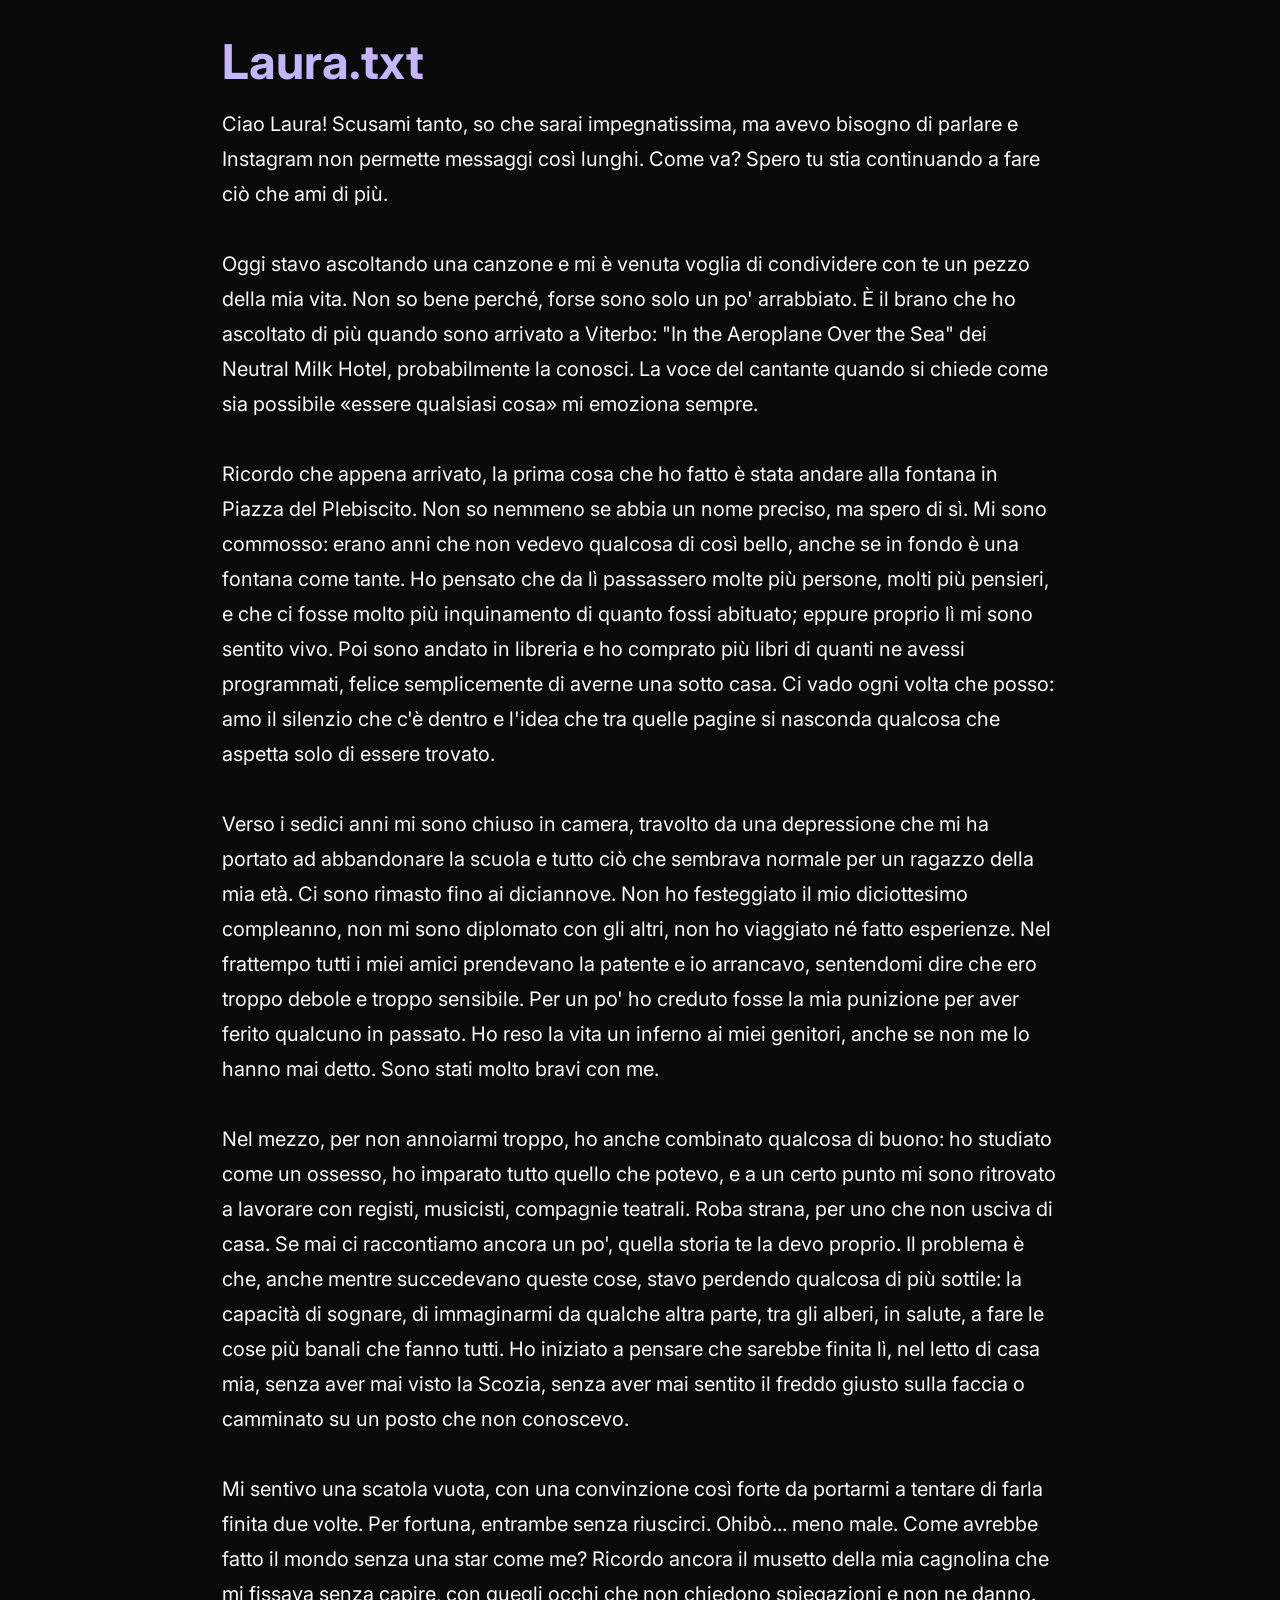
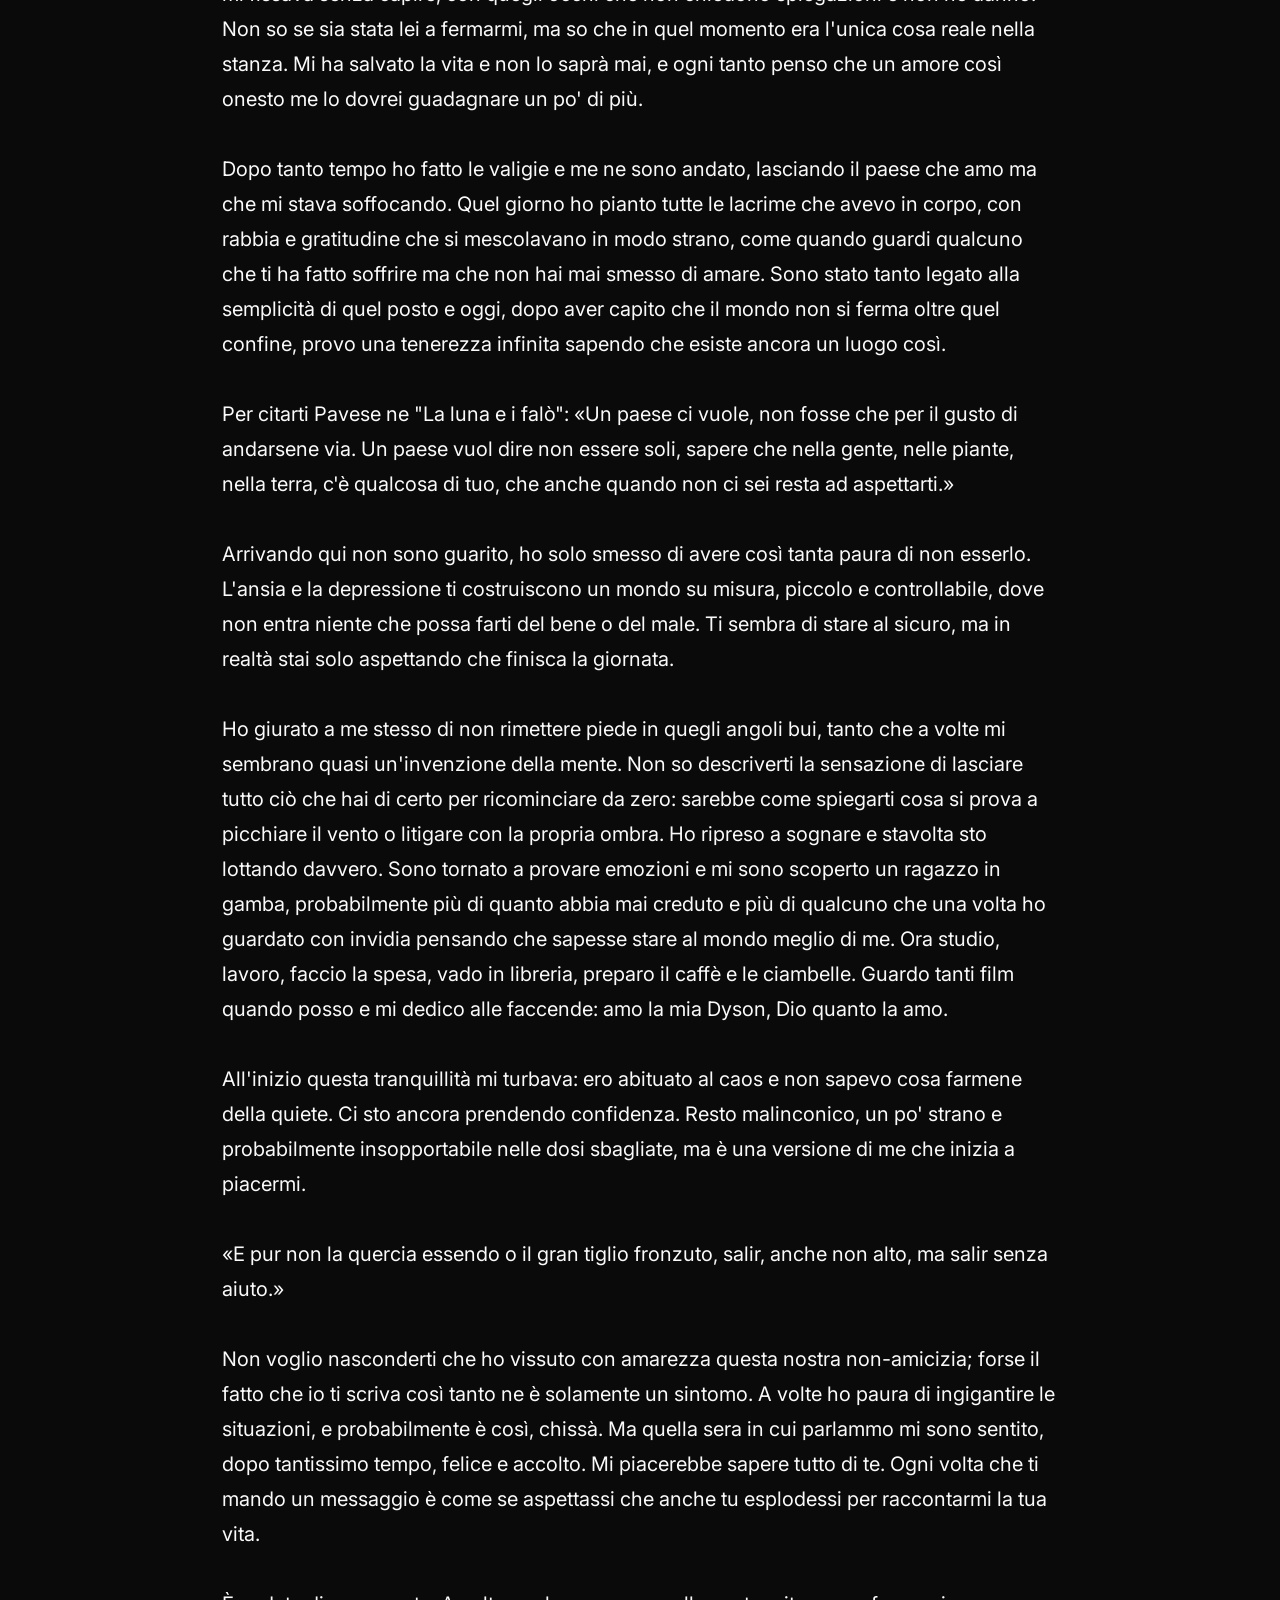
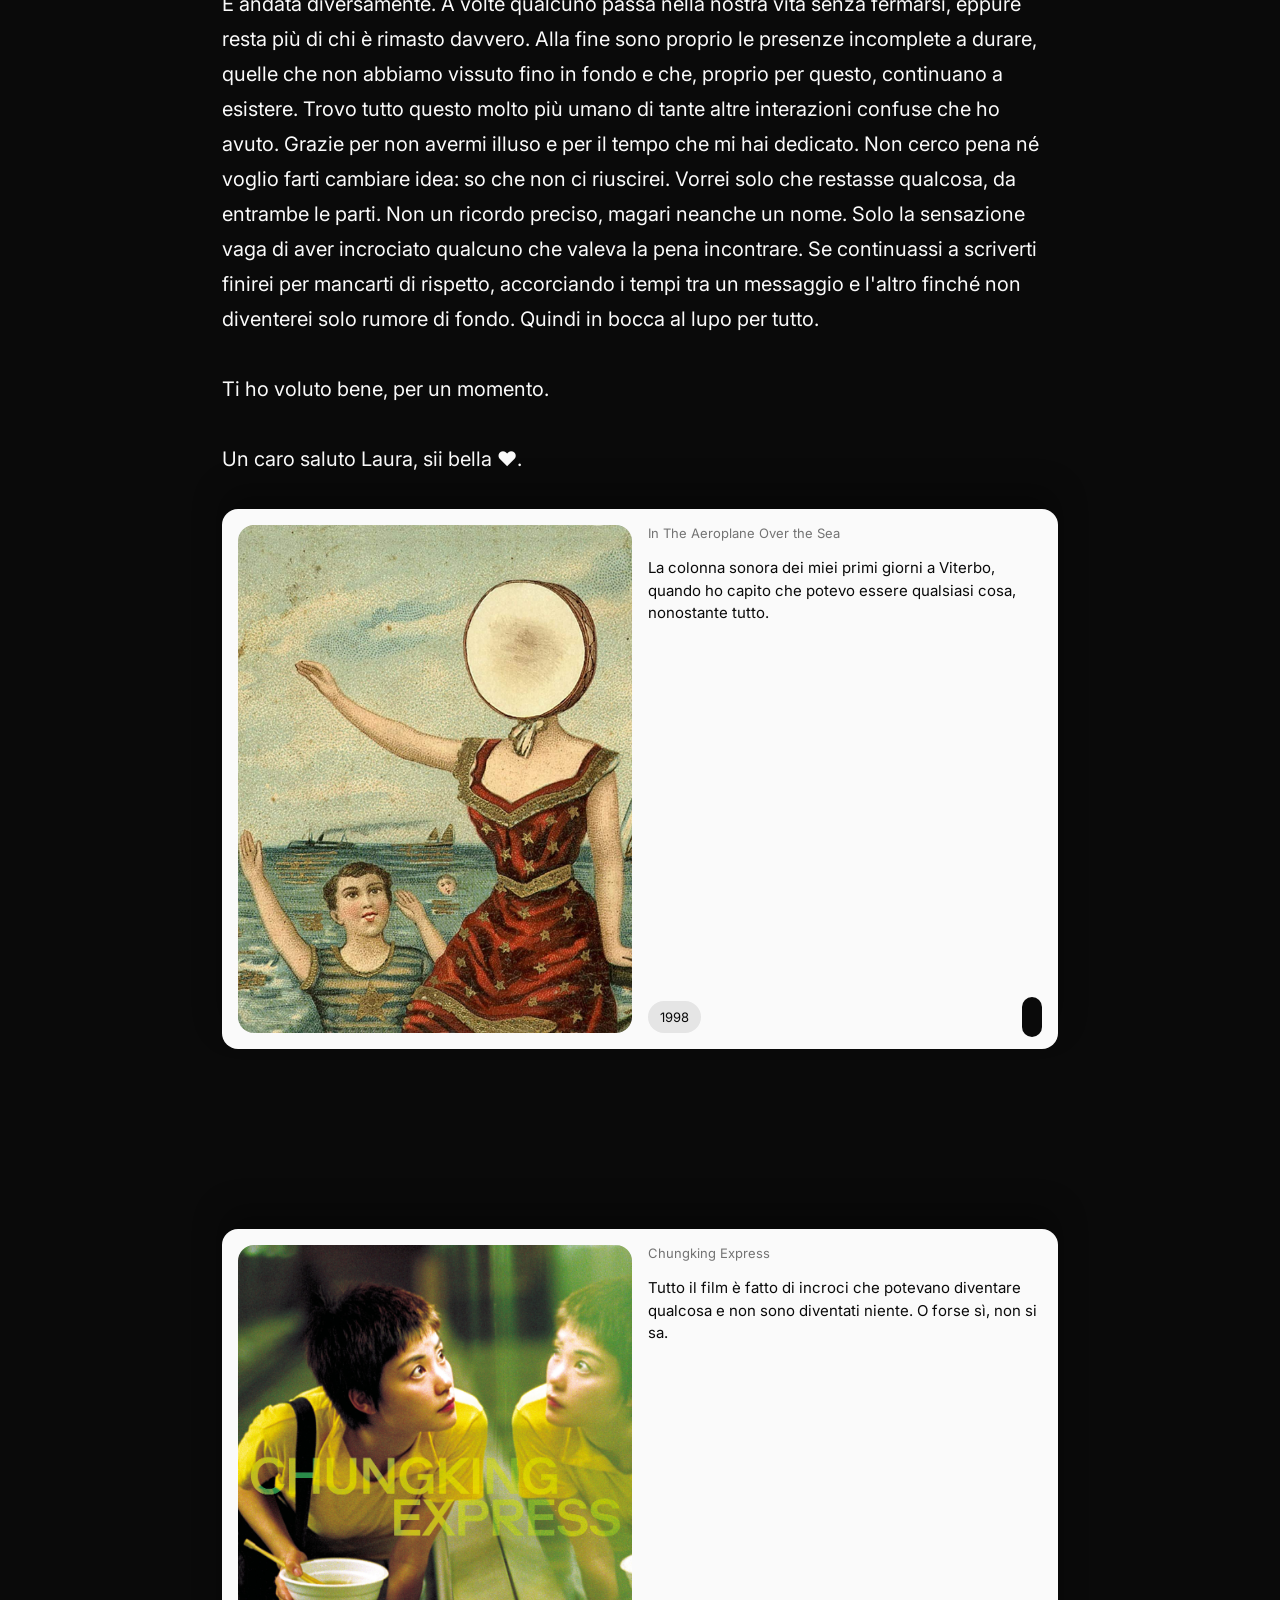
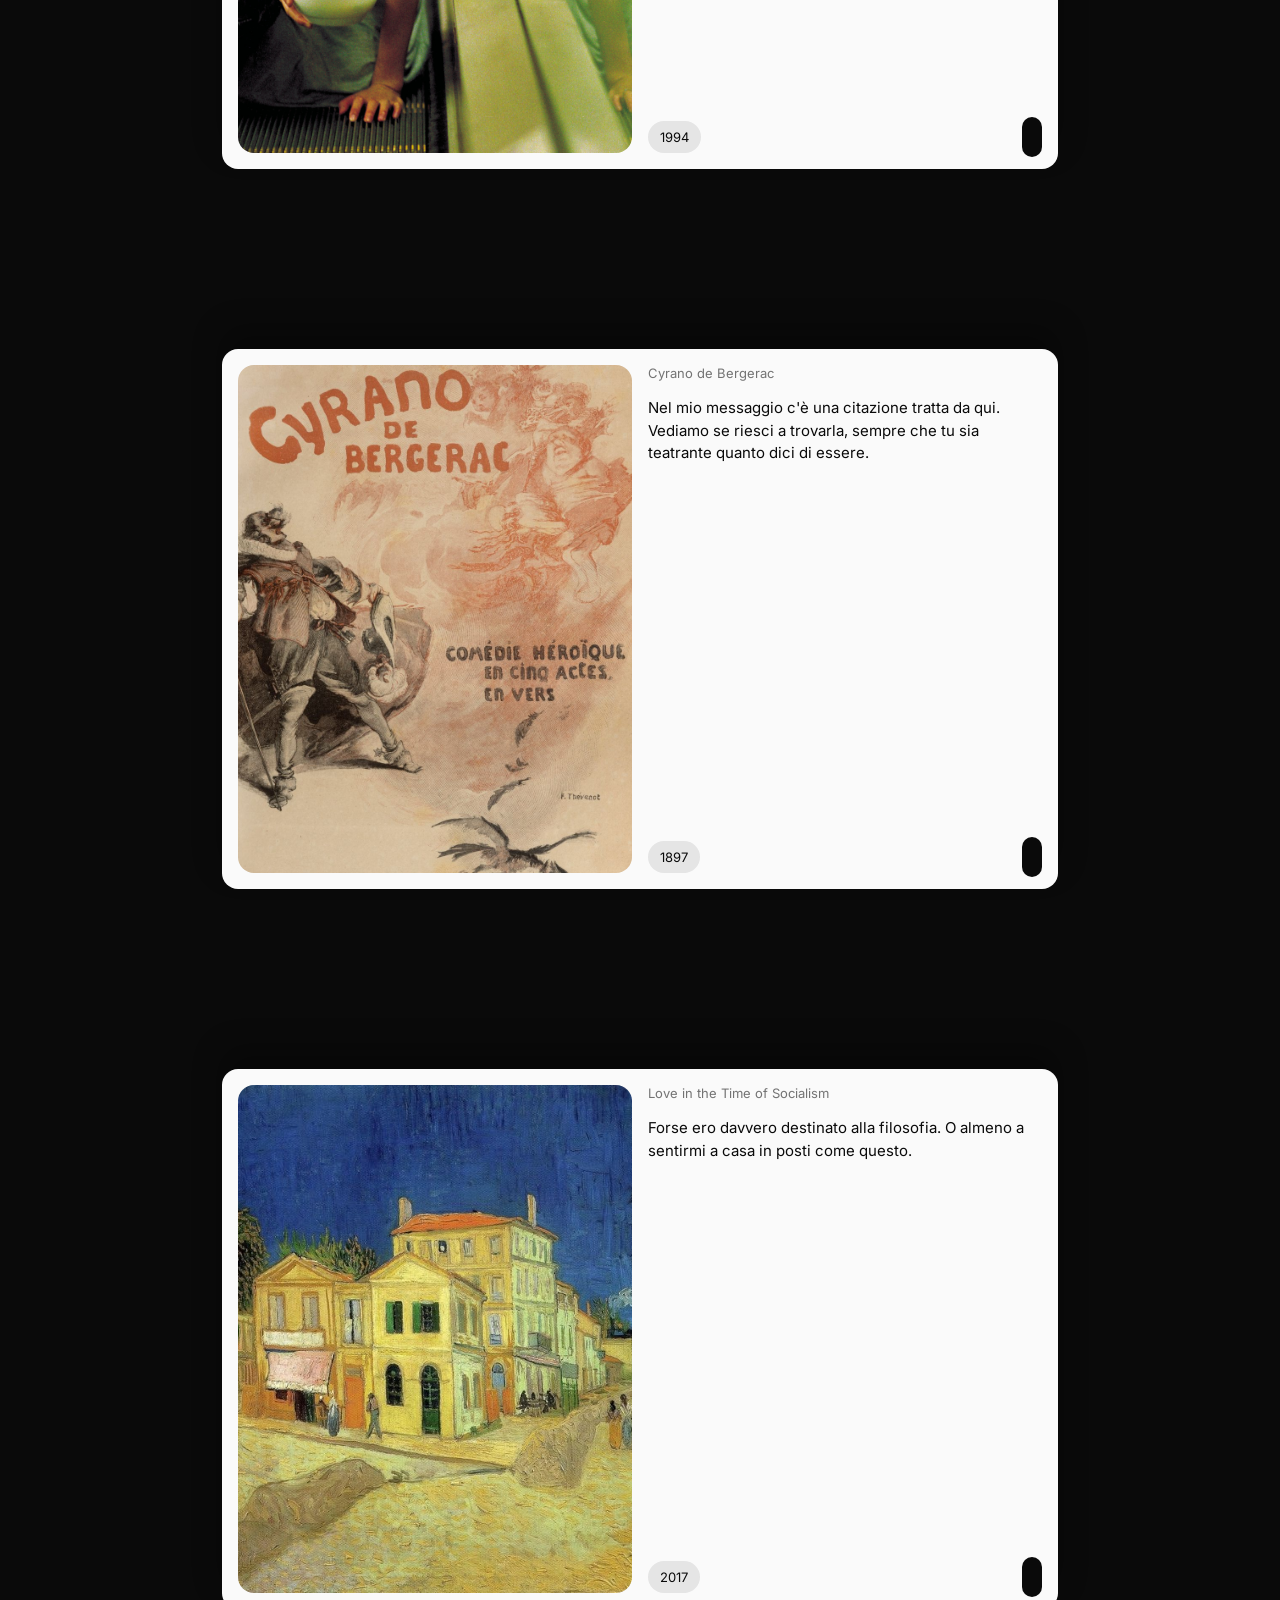
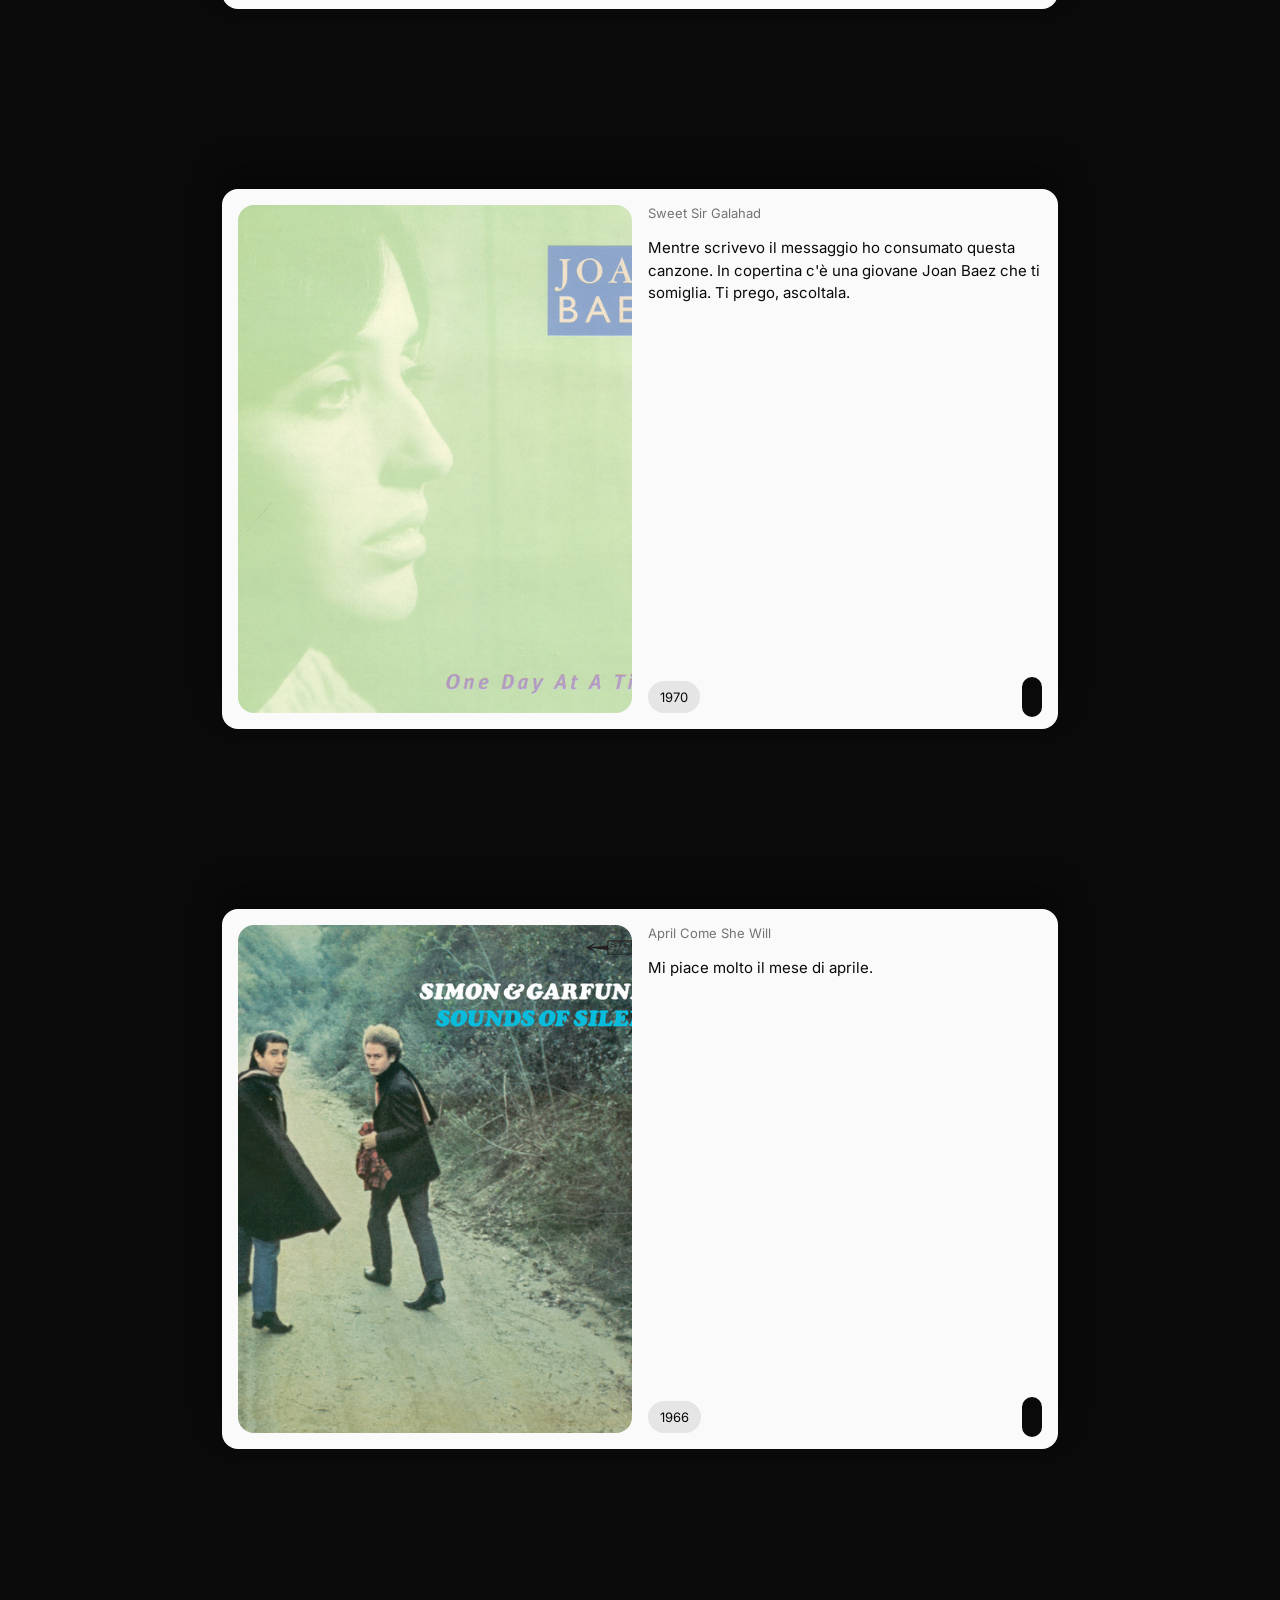
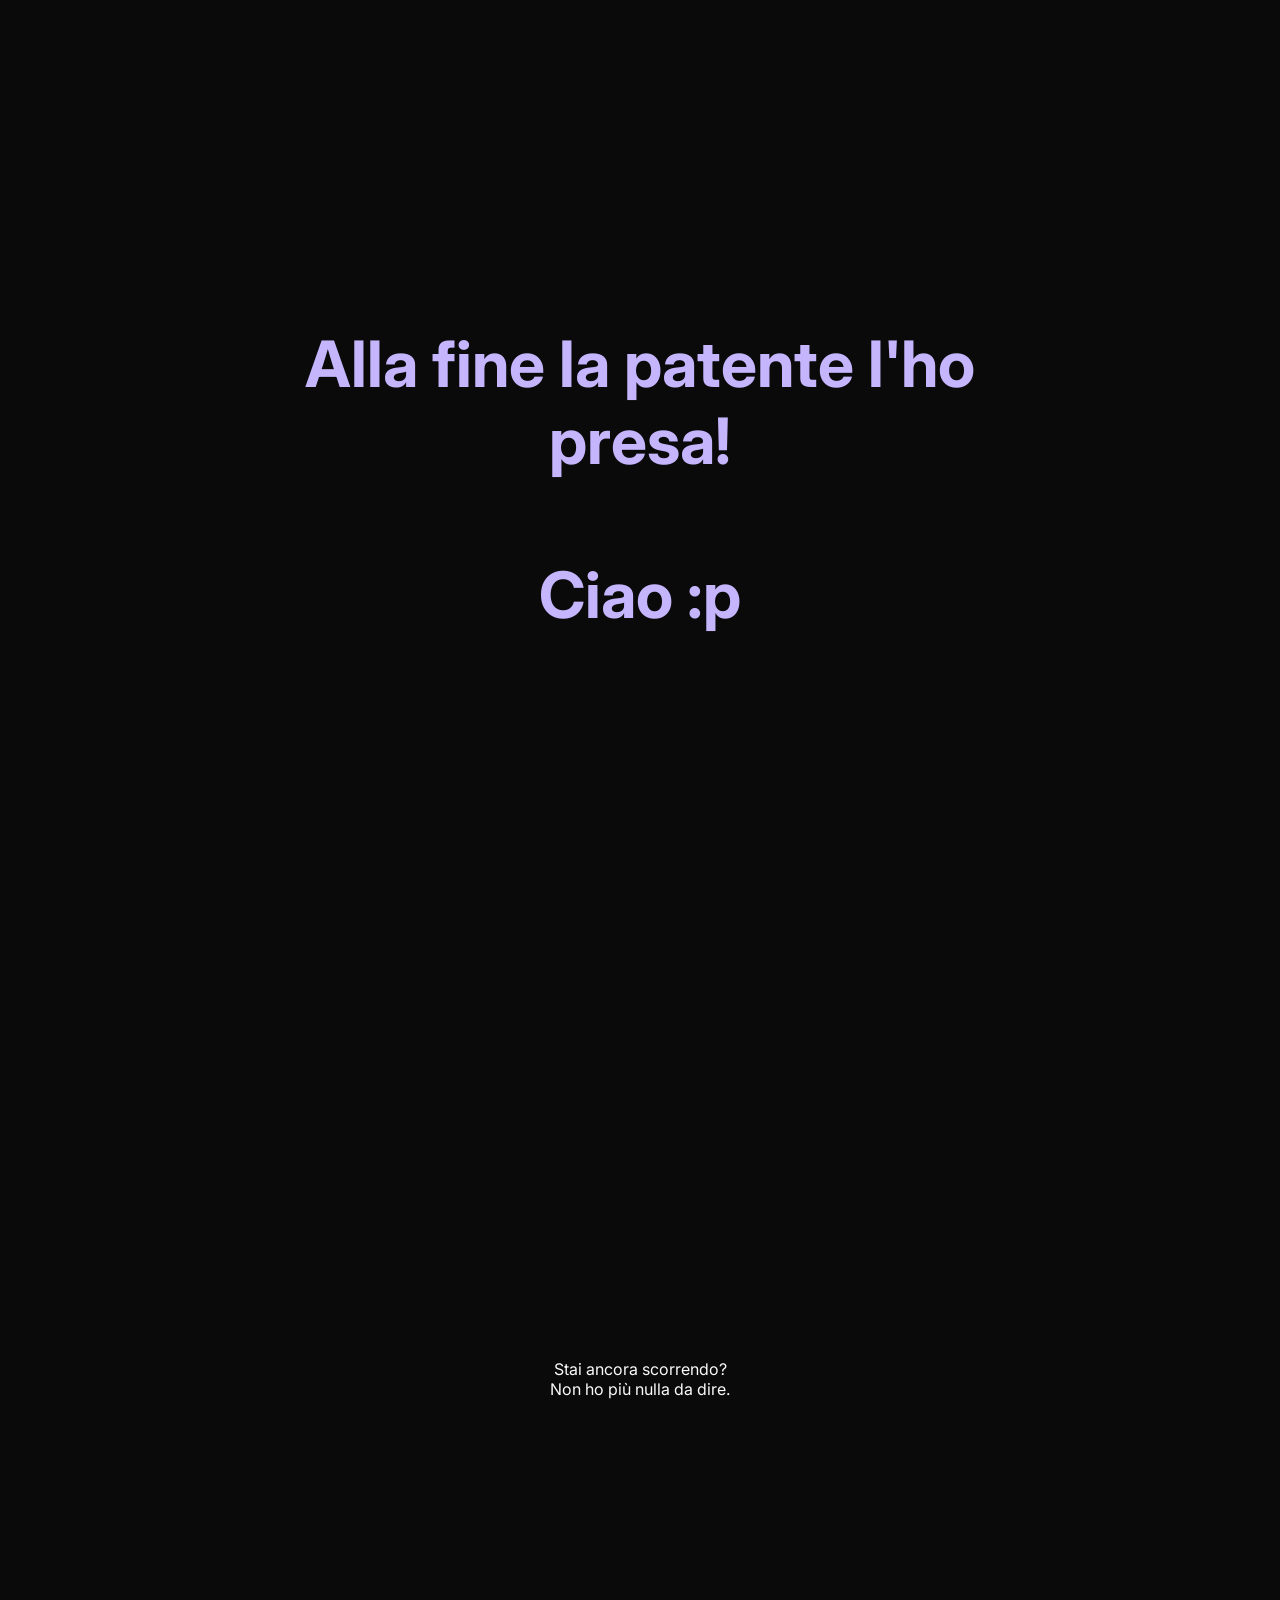
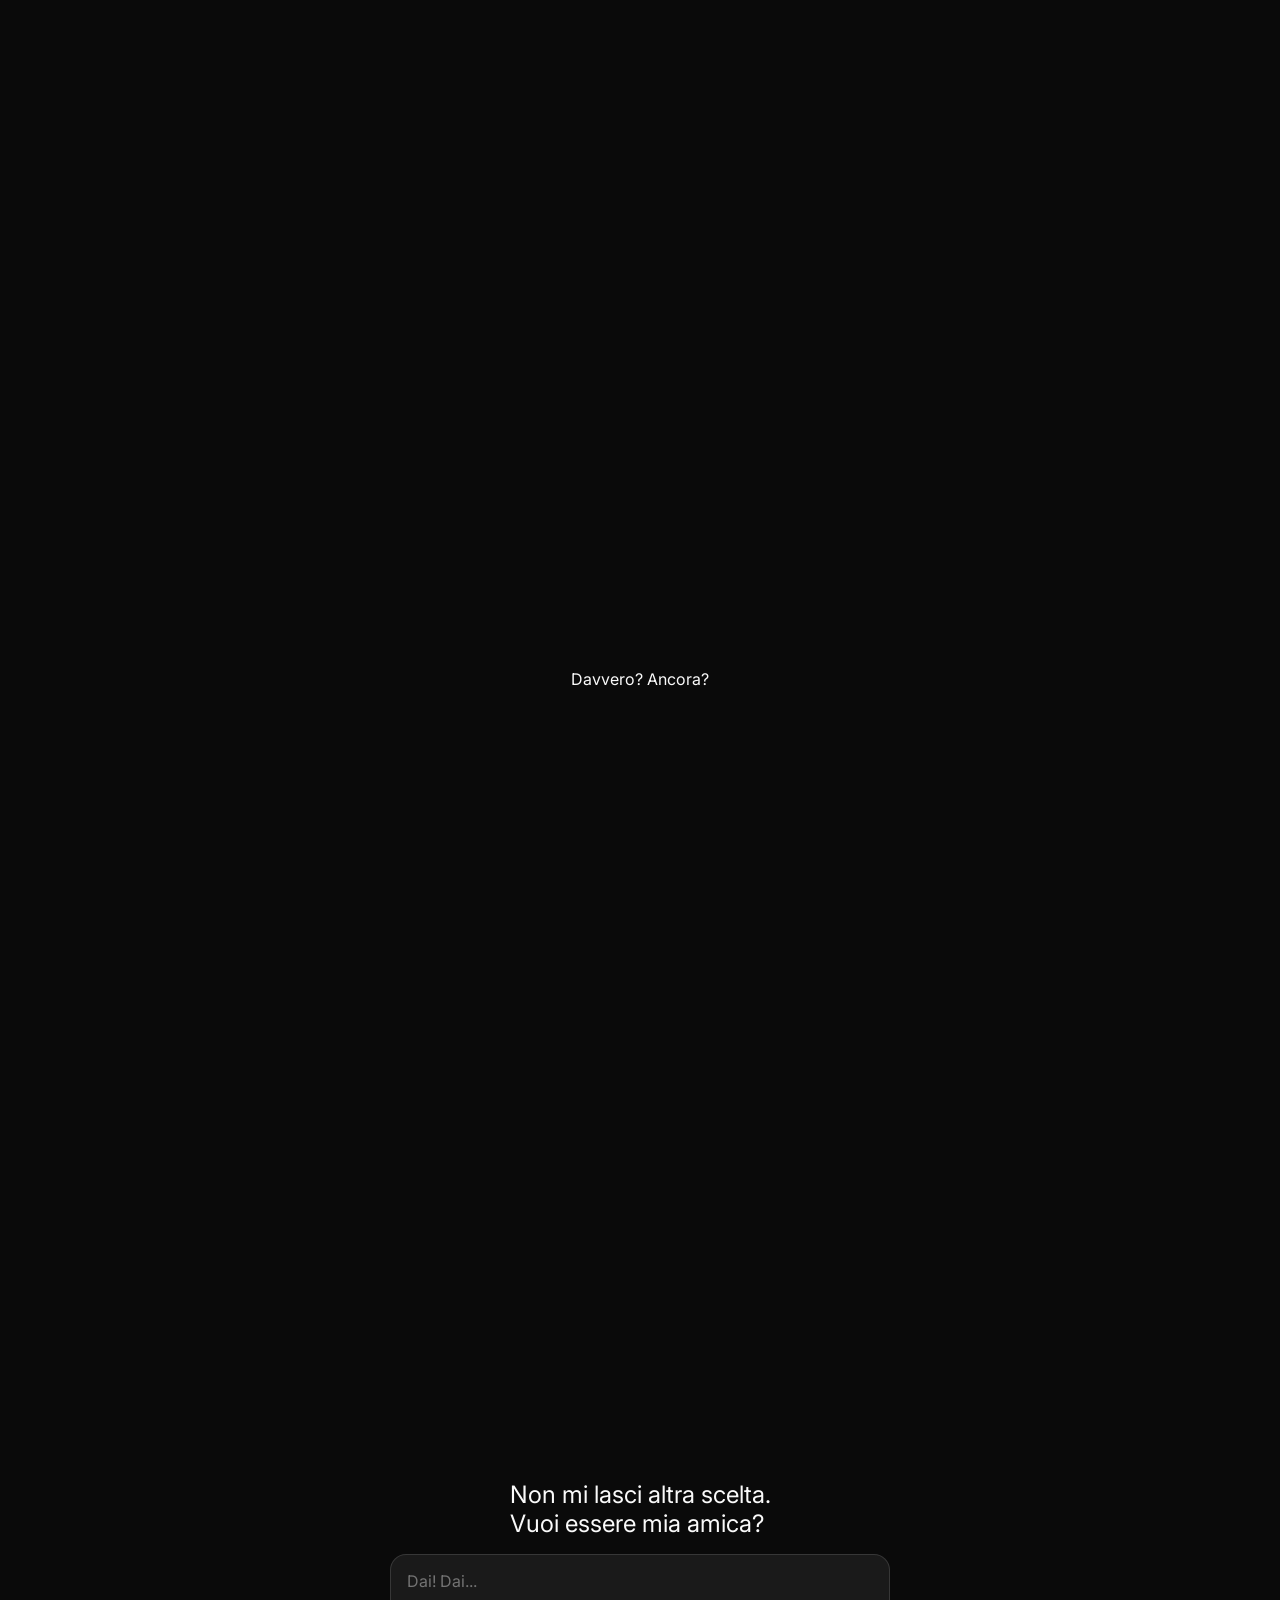
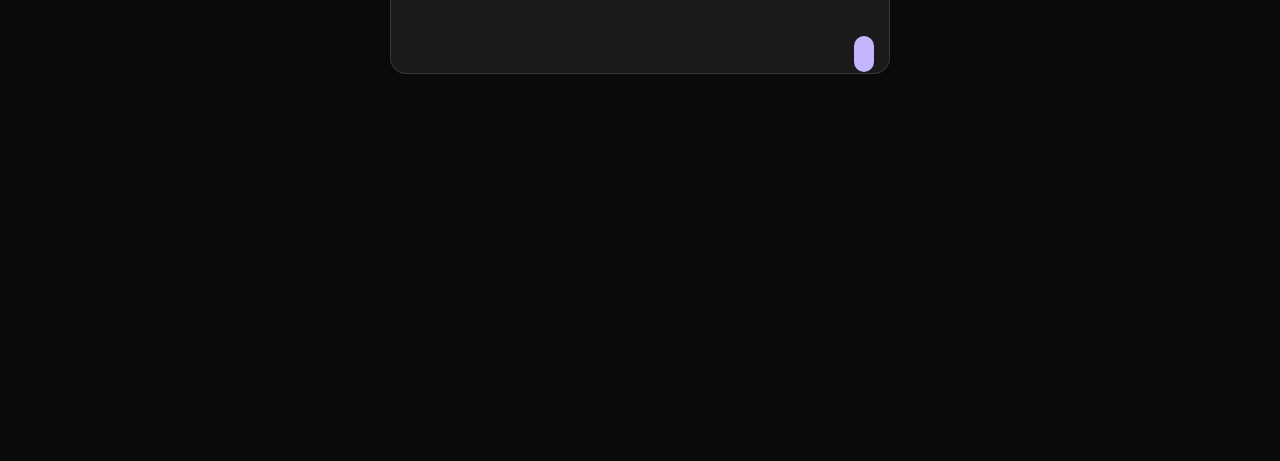
==== commit 33404d0d: "Final Test" ====
--- a/index.html
+++ b/index.html
@@ -226,15 +226,23 @@
             <p>Davvero? Ancora?</p>
         </section>
 
-        <section style="min-height: 100vh;" class="other-2">
-            <p>Non mi lasci altra scelta.</p>
-
-            <form action="https://api.web3forms.com/submit" method="POST">
+        <section style="min-height: 100vh;" class="other-3">
+            <p id="amica">
+                Non mi lasci altra scelta.
+                <br>
+                Vuoi essere mia amica?
+            </p>
+
+            <form action="https://api.web3forms.com/submit" method="POST" class="chat-form">
                 <input type="hidden" name="access_key" value="fbdf7f60-690e-4a02-9699-ecfc4b3cb51b">
 
-                <textarea name="message" placeholder="Scrivi qui il tuo messaggio..." required></textarea>
-
-                <button type="submit">Invia</button>
+                <div class="textarea-wrapper">
+                    <textarea name="message" placeholder="Dai! Dai..." required></textarea>
+
+                    <button type="submit" class="send-btn">
+                        <i class="hgi hgi-stroke hgi-rounded hgi-sent"></i>
+                    </button>
+                </div>
             </form>
         </section>
     </main>
--- a/style.css
+++ b/style.css
@@ -146,10 +146,84 @@
     align-items: center;
 }
 
+.other-3 {
+    display: flex;
+    flex-direction: column;
+    align-items: center;
+    justify-content: center;
+}
+
+#amica {
+    font-family: 'Inter', system-ui, -apple-system, BlinkMacSystemFont, 'Segoe UI', Roboto, Oxygen, Ubuntu, Cantarell, 'Open Sans', 'Helvetica Neue', sans-serifs;
+    font-size: 1.5rem;
+    padding-bottom: 1rem;
+}
+
+.chat-form {
+    width: 100%;
+    max-width: 500px;
+}
+
+.textarea-wrapper {
+    position: relative;
+    width: 100%;
+}
+
+.textarea-wrapper textarea {
+    width: 100%;
+    min-height: 120px;
+    resize: none;
+    border-radius: 1rem;
+    border: none;
+    padding: 1rem 3.5rem 1rem 1rem;
+    /* spazio per il bottone */
+    font-family: inherit;
+    font-size: 1rem;
+    background: #1a1a1a;
+    color: #fafafa;
+    outline: none;
+    border: 1px solid #fafafa20;
+}
+
+.textarea-wrapper textarea::placeholder {
+    color: #737373;
+}
+
+.send-btn {
+    position: absolute;
+    bottom: 1rem;
+    right: 1rem;
+    border: none;
+    background: transparent;
+    padding: 0;
+    cursor: pointer;
+}
+
+.send-btn .hgi {
+    font-size: 0.875rem;
+    background-color: #c4b5fd;
+    color: #0a0a0a;
+    padding: 0.625rem;
+    border-radius: 9999px;
+    transition: transform 0.15s ease, opacity 0.15s ease;
+}
+
+.send-btn .hgi:hover {
+    transform: scale(1.1);
+    opacity: 0.9;
+}
+
 #fine {
     font-size: 4rem;
     text-align: center;
     color: #c4b5fd;
+}
+
+.fine-main {
+    display: flex;
+    justify-content: center;
+    align-items: center;
+    min-height: 100svh;
 }
 
 @media (max-width: 768px) {
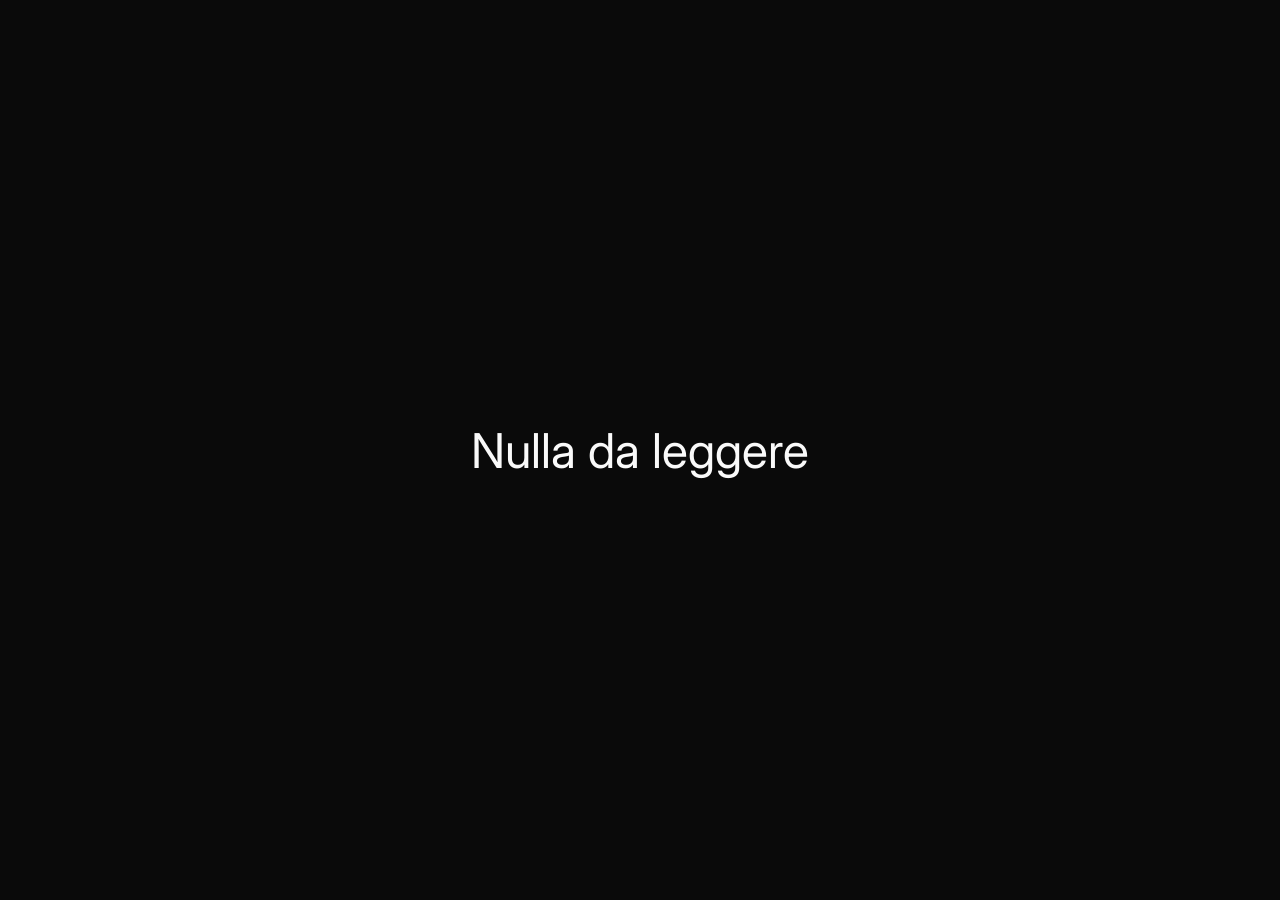
==== commit c3ebcdb3: "Goodbye!" ====
--- a/index.html
+++ b/index.html
@@ -9,243 +9,20 @@
     <link
         href="https://fonts.googleapis.com/css2?family=Inter:ital,opsz,wght@0,14..32,100..900;1,14..32,100..900&display=swap"
         rel="stylesheet">
+
+    <meta property="og:type" content="website">
+    <meta property="og:title" content=" ">
+    <meta property="og:description" content=" ">
+    <meta property="og:url" content="https://francxoxo.github.io/test2/">
+    <meta property="og:image" content="https://francxoxo.github.io/test2/background.jpg">
+
     <link rel="stylesheet" href="https://use.hugeicons.com/font/icons.css">
     <link rel="stylesheet" href="style.css">
-    <title>Laura</title>
+    <title>Titolo</title>
 </head>
 
 <body>
-    <main>
-        <h1 style="color: #c4b5fd;">Laura.txt</h1>
-
-        <div class="section-wrapper">
-            <p id="message">
-                Ciao Laura! Scusami tanto, so che sarai impegnatissima, ma avevo bisogno di parlare e Instagram non
-                permette messaggi così lunghi. Come va? Spero tu stia continuando a fare ciò che ami di più.<br><br>
-                Oggi stavo ascoltando una canzone e mi è venuta voglia di condividere con te un pezzo della mia vita.
-                Non so bene perché, forse sono solo un po' arrabbiato. È il brano che ho ascoltato di più quando sono
-                arrivato a Viterbo: "In the Aeroplane Over the Sea" dei Neutral Milk Hotel, probabilmente la conosci. La
-                voce del cantante quando si chiede come sia possibile «essere qualsiasi cosa» mi emoziona
-                sempre.<br><br>
-                Ricordo che appena arrivato, la prima cosa che ho fatto è stata andare alla fontana in Piazza del
-                Plebiscito. Non so nemmeno se abbia un nome preciso, ma spero di sì. Mi sono commosso: erano anni che
-                non vedevo qualcosa di così bello, anche se in fondo è una fontana come tante. Ho pensato che da lì
-                passassero molte più persone, molti più pensieri, e che ci fosse molto più inquinamento di quanto fossi
-                abituato; eppure proprio lì mi sono sentito vivo. Poi sono andato in libreria e ho comprato più libri di
-                quanti ne avessi programmati, felice semplicemente di averne una sotto casa. Ci vado ogni volta che
-                posso: amo il silenzio che c'è dentro e l'idea che tra quelle pagine si nasconda qualcosa che aspetta
-                solo di essere trovato.<br><br>
-                Verso i sedici anni mi sono chiuso in camera, travolto da una depressione che mi ha portato ad
-                abbandonare la scuola e tutto ciò che sembrava normale per un ragazzo della mia età. Ci sono rimasto
-                fino ai diciannove. Non ho festeggiato il mio diciottesimo compleanno, non mi sono diplomato con gli
-                altri, non ho viaggiato né fatto esperienze. Nel frattempo tutti i miei amici prendevano la patente e io
-                arrancavo, sentendomi dire che ero troppo debole e troppo sensibile. Per un po' ho creduto fosse la mia
-                punizione per aver ferito qualcuno in passato. Ho reso la vita un inferno ai miei genitori, anche se non
-                me lo hanno mai detto. Sono stati molto bravi con me.<br><br>
-                Nel mezzo, per non annoiarmi troppo, ho anche combinato qualcosa di buono: ho studiato come un ossesso,
-                ho imparato tutto quello che potevo, e a un certo punto mi sono ritrovato a lavorare con registi,
-                musicisti, compagnie teatrali. Roba strana, per uno che non usciva di casa. Se mai ci raccontiamo ancora
-                un po', quella storia te la devo proprio. Il problema è che, anche mentre succedevano queste cose, stavo
-                perdendo qualcosa di più sottile: la capacità di sognare, di immaginarmi da qualche altra parte, tra gli
-                alberi, in salute, a fare le cose più banali che fanno tutti. Ho iniziato a pensare che sarebbe finita
-                lì, nel letto di casa mia, senza aver mai visto la Scozia, senza aver mai sentito il freddo giusto sulla
-                faccia o camminato su un posto che non conoscevo.<br><br>
-                Mi sentivo una scatola vuota, con una convinzione così forte da portarmi a tentare di farla finita due
-                volte. Per fortuna, entrambe senza riuscirci. Ohibò... meno male. Come avrebbe fatto il mondo senza una
-                star come me? Ricordo ancora il musetto della mia cagnolina che mi fissava senza capire, con quegli
-                occhi che non chiedono spiegazioni e non ne danno. Non so se sia stata lei a fermarmi, ma so che in quel
-                momento era l'unica cosa reale nella stanza. Mi ha salvato la vita e non lo saprà mai, e ogni tanto
-                penso che un amore così onesto me lo dovrei guadagnare un po' di più.<br><br>
-                Dopo tanto tempo ho fatto le valigie e me ne sono andato, lasciando il paese che amo ma che mi stava
-                soffocando. Quel giorno ho pianto tutte le lacrime che avevo in corpo, con rabbia e gratitudine che si
-                mescolavano in modo strano, come quando guardi qualcuno che ti ha fatto soffrire ma che non hai mai
-                smesso di amare. Sono stato tanto legato alla semplicità di quel posto e oggi, dopo aver capito che il
-                mondo non si ferma oltre quel confine, provo una tenerezza infinita sapendo che esiste ancora un luogo
-                così.<br><br>
-                Per citarti Pavese ne "La luna e i falò": «Un paese ci vuole, non fosse che per il gusto di andarsene
-                via. Un paese vuol dire non essere soli, sapere che nella gente, nelle piante, nella terra, c'è qualcosa
-                di tuo, che anche quando non ci sei resta ad aspettarti.»<br><br>
-                Arrivando qui non sono guarito, ho solo smesso di avere così tanta paura di non esserlo. L'ansia e la
-                depressione ti costruiscono un mondo su misura, piccolo e controllabile, dove non entra niente che possa
-                farti del bene o del male. Ti sembra di stare al sicuro, ma in realtà stai solo aspettando che finisca
-                la giornata.<br><br>
-                Ho giurato a me stesso di non rimettere piede in quegli angoli bui, tanto che a volte mi sembrano quasi
-                un'invenzione della mente. Non so descriverti la sensazione di lasciare tutto ciò che hai di certo per
-                ricominciare da zero: sarebbe come spiegarti cosa si prova a picchiare il vento o litigare con la
-                propria ombra. Ho ripreso a sognare e stavolta sto lottando davvero. Sono tornato a provare emozioni e
-                mi sono scoperto un ragazzo in gamba, probabilmente più di quanto abbia mai creduto e più di qualcuno
-                che una volta ho guardato con invidia pensando che sapesse stare al mondo meglio di me. Ora studio,
-                lavoro, faccio la spesa, vado in libreria, preparo il caffè e le ciambelle. Guardo tanti film quando
-                posso e mi dedico alle faccende: amo la mia Dyson, Dio quanto la amo.<br><br>
-                All'inizio questa tranquillità mi turbava: ero abituato al caos e non sapevo cosa farmene della quiete.
-                Ci sto ancora prendendo confidenza. Resto malinconico, un po' strano e probabilmente insopportabile
-                nelle dosi sbagliate, ma è una versione di me che inizia a piacermi.<br><br>
-                «E pur non la quercia essendo o il gran tiglio fronzuto, salir, anche non alto, ma salir senza
-                aiuto.»<br><br>
-                Non voglio nasconderti che ho vissuto con amarezza questa nostra non-amicizia; forse il fatto che io ti
-                scriva così tanto ne è solamente un sintomo. A volte ho paura di ingigantire le situazioni, e
-                probabilmente è così, chissà. Ma quella sera in cui parlammo mi sono sentito, dopo tantissimo tempo,
-                felice e accolto. Mi piacerebbe sapere tutto di te. Ogni volta che ti mando un messaggio è come se
-                aspettassi che anche tu esplodessi per raccontarmi la tua vita.<br><br>
-                È andata diversamente. A volte qualcuno passa nella nostra vita senza fermarsi, eppure resta più di chi
-                è rimasto davvero. Alla fine sono proprio le presenze incomplete a durare, quelle che non abbiamo
-                vissuto fino in fondo e che, proprio per questo, continuano a esistere. Trovo tutto questo molto più
-                umano di tante altre interazioni confuse che ho avuto. Grazie per non avermi illuso e per il tempo che
-                mi hai dedicato. Non cerco pena né voglio farti cambiare idea: so che non ci riuscirei. Vorrei solo che
-                restasse qualcosa, da entrambe le parti. Non un ricordo preciso, magari neanche un nome. Solo la
-                sensazione vaga di aver incrociato qualcuno che valeva la pena incontrare. Se continuassi a scriverti
-                finirei per mancarti di rispetto, accorciando i tempi tra un messaggio e l'altro finché non diventerei
-                solo rumore di fondo. Quindi in bocca al lupo per tutto.<br><br>
-                Ti ho voluto bene, per un momento.<br><br>
-                Un caro saluto Laura, sii bella ❤️.
-            </p>
-        </div>
-
-        <section class="card-section">
-            <div class="card">
-                <img src="img/neutral.jpg" alt="Card image" class="card-image">
-                <div class="card-content">
-                    <div class="card-desc">
-                        <p id="card-label">In The Aeroplane Over the Sea</p>
-                        <p id="card-title">
-                            La colonna sonora dei miei primi giorni a Viterbo, quando ho capito
-                            che potevo essere qualsiasi cosa, nonostante tutto.
-                        </p>
-                    </div>
-                    <div class="card-cta">
-                        <p>1998</p>
-                        <a href="https://open.spotify.com/track/5rfT032kGmLvbxZzfHlu5D">
-                            <i class="hgi hgi-stroke hgi-rounded hgi-arrow-right-01"></i>
-                        </a>
-                    </div>
-                </div>
-            </div>
-            <div class="card">
-                <img src="img/chung.jpg" alt="Card image" class="card-image">
-                <div class="card-content">
-                    <div class="card-desc">
-                        <p id="card-label">Chungking Express</p>
-                        <p id="card-title">
-                            Tutto il film è fatto di incroci che potevano diventare qualcosa e non sono diventati
-                            niente. O forse sì, non si sa.
-                        </p>
-                    </div>
-                    <div class="card-cta">
-                        <p>1994</p>
-                        <a href="https://letterboxd.com/film/chungking-express/">
-                            <i class="hgi hgi-stroke hgi-rounded hgi-arrow-right-01"></i>
-                        </a>
-                    </div>
-                </div>
-            </div>
-            <div class="card">
-                <img src="img/cyrano.jpg" alt="Card image" class="card-image">
-                <div class="card-content">
-                    <div class="card-desc">
-                        <p id="card-label">Cyrano de Bergerac</p>
-                        <p id="card-title">
-                            Nel mio messaggio c'è una citazione tratta da qui. Vediamo se riesci
-                            a trovarla, sempre che tu sia teatrante quanto dici di essere.
-                        </p>
-                    </div>
-                    <div class="card-cta">
-                        <p>1897</p>
-                        <a href="https://it.wikipedia.org/wiki/Cyrano_de_Bergerac_(teatro)">
-                            <i class="hgi hgi-stroke hgi-rounded hgi-arrow-right-01"></i>
-                        </a>
-                    </div>
-                </div>
-            </div>
-            <div class="card">
-                <img src="img/socialism.jpg" alt="Card image" class="card-image">
-                <div class="card-content">
-                    <div class="card-desc">
-                        <p id="card-label">Love in the Time of Socialism</p>
-                        <p id="card-title">
-                            Forse ero davvero destinato alla filosofia. O almeno a sentirmi a casa in posti come questo.
-                        </p>
-                    </div>
-                    <div class="card-cta">
-                        <p>2017</p>
-                        <a href="https://open.spotify.com/track/0JuJ0M9ZaKDwXms3rUh1Hk">
-                            <i class="hgi hgi-stroke hgi-rounded hgi-arrow-right-01"></i>
-                        </a>
-                    </div>
-                </div>
-            </div>
-            <div class="card">
-                <img src="img/joan.jpg" alt="Card image" class="card-image">
-                <div class="card-content">
-                    <div class="card-desc">
-                        <p id="card-label">Sweet Sir Galahad</p>
-                        <p id="card-title">
-                            Mentre scrivevo il messaggio ho consumato questa canzone. In copertina
-                            c'è una giovane Joan Baez che ti somiglia. Ti prego, ascoltala.
-                        </p>
-                    </div>
-                    <div class="card-cta">
-                        <p>1970</p>
-                        <a href="https://open.spotify.com/track/0wVsSz391qR4eORwDy3Xvg">
-                            <i class="hgi hgi-stroke hgi-rounded hgi-arrow-right-01"></i>
-                        </a>
-                    </div>
-                </div>
-            </div>
-            <div class="card">
-                <img src="img/april.jpg" alt="Card image" class="card-image">
-                <div class="card-content">
-                    <div class="card-desc">
-                        <p id="card-label">April Come She Will</p>
-                        <p id="card-title">
-                            Mi piace molto il mese di aprile.
-                        </p>
-                    </div>
-                    <div class="card-cta">
-                        <p>1966</p>
-                        <a href="https://open.spotify.com/track/0djZ2ndRfAL69WYNra5jRC">
-                            <i class="hgi hgi-stroke hgi-rounded hgi-arrow-right-01"></i>
-                        </a>
-                    </div>
-                </div>
-            </div>
-        </section>
-
-        <section style="min-height: 100vh;" class="other">
-            <h1 id="fine">Alla fine la patente l'ho presa!
-                <br>
-                <br>
-                Ciao :p
-            </h1>
-        </section>
-
-        <section style="min-height: 100vh;" class="other-2">
-            <p style="text-align: center;">Stai ancora scorrendo?<br>Non ho più nulla da dire.</p>
-        </section>
-
-        <section style="min-height: 100vh;" class="other-2">
-            <p>Davvero? Ancora?</p>
-        </section>
-
-        <section style="min-height: 100vh;" class="other-3">
-            <p id="amica">
-                Non mi lasci altra scelta.
-                <br>
-                Vuoi essere mia amica?
-            </p>
-
-            <form action="https://api.web3forms.com/submit" method="POST" class="chat-form">
-                <input type="hidden" name="access_key" value="fbdf7f60-690e-4a02-9699-ecfc4b3cb51b">
-
-                <div class="textarea-wrapper">
-                    <textarea name="message" placeholder="Dai! Dai..." required></textarea>
-
-                    <button type="submit" class="send-btn">
-                        <i class="hgi hgi-stroke hgi-rounded hgi-sent"></i>
-                    </button>
-                </div>
-            </form>
-        </section>
-    </main>
+    <h1>Nulla da leggere</h1>
 </body>
 
 </html>
--- a/style.css
+++ b/style.css
@@ -9,14 +9,10 @@
     font-weight: normal;
     background: #0a0a0a;
     color: #fafafa;
-}
-
-main {
     display: flex;
-    flex-direction: column;
-    padding: 2rem;
-    max-width: 900px;
-    margin: 0 auto;
+    min-height: 100svh;
+    justify-content: center;
+    align-items: center;
 }
 
 h1, p {
@@ -25,245 +21,8 @@
 }
 
 h1 {
+    font-family: 'Inter', system-ui, -apple-system, BlinkMacSystemFont, 'Segoe UI', Roboto, Oxygen, Ubuntu, Cantarell, 'Open Sans', 'Helvetica Neue', sans-serif;
     font-size: 3rem;
-}
-
-#message {
-    margin-top: 1rem;
-    font-size: 1.25rem;
-    line-height: 1.75;
-}
-
-.card-section {
-    display: flex;
-    flex-direction: column;
-    padding-top: 2rem;
-    gap: 0;
-}
-
-.card {
-    display: grid;
-    grid-template-columns: 1fr 1fr;
-    padding: 1rem;
-    gap: 1rem;
-    border-radius: 1rem;
-    background: #fafafa;
-    color: #0a0a0a;
-    position: sticky;
-    top: 5vh;
-    box-shadow: 0 -20px 30px rgba(0, 0, 0, 0.3);
-    min-height: 60vh;
-    margin-bottom: 20vh;
-}
-
-.card:nth-child(1) {
-    z-index: 1;
-}
-
-.card:nth-child(2) {
-    z-index: 2;
-}
-
-.card:nth-child(3) {
-    z-index: 3;
-}
-
-.card:nth-child(4) {
-    z-index: 4;
-}
-
-.card:nth-child(5) {
-    z-index: 5;
-}
-
-.card:nth-child(6) {
-    z-index: 6;
-}
-
-.card-image {
-    width: 100%;
-    height: 100%;
-    aspect-ratio: 1 / 1;
-    object-fit: cover;
-    border-radius: 1rem;
-}
-
-.card-content {
-    display: flex;
-    flex-direction: column;
-    justify-content: space-between;
-}
-
-.card-desc {
-    display: flex;
-    flex-direction: column;
-    gap: 1rem;
-}
-
-#card-label {
-    color: #737373;
-    font-size: 0.8125rem;
-}
-
-#card-title {
-    font-size: 0.9375rem;
-    line-height: 1.5;
-}
-
-.card-cta {
-    width: 100%;
-    display: flex;
-    padding-top: 1rem;
-    justify-content: space-between;
-    align-items: center;
-}
-
-.card-cta p {
-    font-size: 0.8125rem;
-    background: #e5e5e5;
-    color: #0a0a0a;
-    padding: 0.5rem 0.75rem;
-    border-radius: 9999px;
-}
-
-.hgi {
-    background-color: #0a0a0a;
+    font-weight: normal;
     color: #fafafa;
-    padding: 0.625rem;
-    border-radius: 9999px;
-    cursor: pointer;
-}
-
-.other {
-    display: flex;
-    justify-content: center;
-    align-items: center;
-}
-
-.other-2 {
-    display: flex;
-    justify-content: center;
-    align-items: center;
-}
-
-.other-3 {
-    display: flex;
-    flex-direction: column;
-    align-items: center;
-    justify-content: center;
-}
-
-#amica {
-    font-family: 'Inter', system-ui, -apple-system, BlinkMacSystemFont, 'Segoe UI', Roboto, Oxygen, Ubuntu, Cantarell, 'Open Sans', 'Helvetica Neue', sans-serifs;
-    font-size: 1.5rem;
-    padding-bottom: 1rem;
-}
-
-.chat-form {
-    width: 100%;
-    max-width: 500px;
-}
-
-.textarea-wrapper {
-    position: relative;
-    width: 100%;
-}
-
-.textarea-wrapper textarea {
-    width: 100%;
-    min-height: 120px;
-    resize: none;
-    border-radius: 1rem;
-    border: none;
-    padding: 1rem 3.5rem 1rem 1rem;
-    /* spazio per il bottone */
-    font-family: inherit;
-    font-size: 1rem;
-    background: #1a1a1a;
-    color: #fafafa;
-    outline: none;
-    border: 1px solid #fafafa20;
-}
-
-.textarea-wrapper textarea::placeholder {
-    color: #737373;
-}
-
-.send-btn {
-    position: absolute;
-    bottom: 1rem;
-    right: 1rem;
-    border: none;
-    background: transparent;
-    padding: 0;
-    cursor: pointer;
-}
-
-.send-btn .hgi {
-    font-size: 0.875rem;
-    background-color: #c4b5fd;
-    color: #0a0a0a;
-    padding: 0.625rem;
-    border-radius: 9999px;
-    transition: transform 0.15s ease, opacity 0.15s ease;
-}
-
-.send-btn .hgi:hover {
-    transform: scale(1.1);
-    opacity: 0.9;
-}
-
-#fine {
-    font-size: 4rem;
-    text-align: center;
-    color: #c4b5fd;
-}
-
-.fine-main {
-    display: flex;
-    justify-content: center;
-    align-items: center;
-    min-height: 100svh;
-}
-
-@media (max-width: 768px) {
-    main {
-        padding: 1.5rem;
-    }
-
-    h1 {
-        font-size: 2.25rem;
-    }
-}
-
-@media (max-width: 480px) {
-    main {
-        padding: 1.25rem 1rem;
-    }
-
-    h1 {
-        font-size: 1.75rem;
-    }
-
-    #message {
-        font-size: 1rem;
-        line-height: 1.75;
-    }
-
-    .card {
-        grid-template-columns: 1fr;
-        padding: 0.875rem;
-        gap: 0.875rem;
-        top: 2vh;
-        min-height: auto;
-        margin-bottom: 10vh;
-    }
-
-    .card-image {
-        width: 100%;
-        height: auto;
-        max-height: none;
-        display: block;
-        object-fit: cover;
-    }
 }
